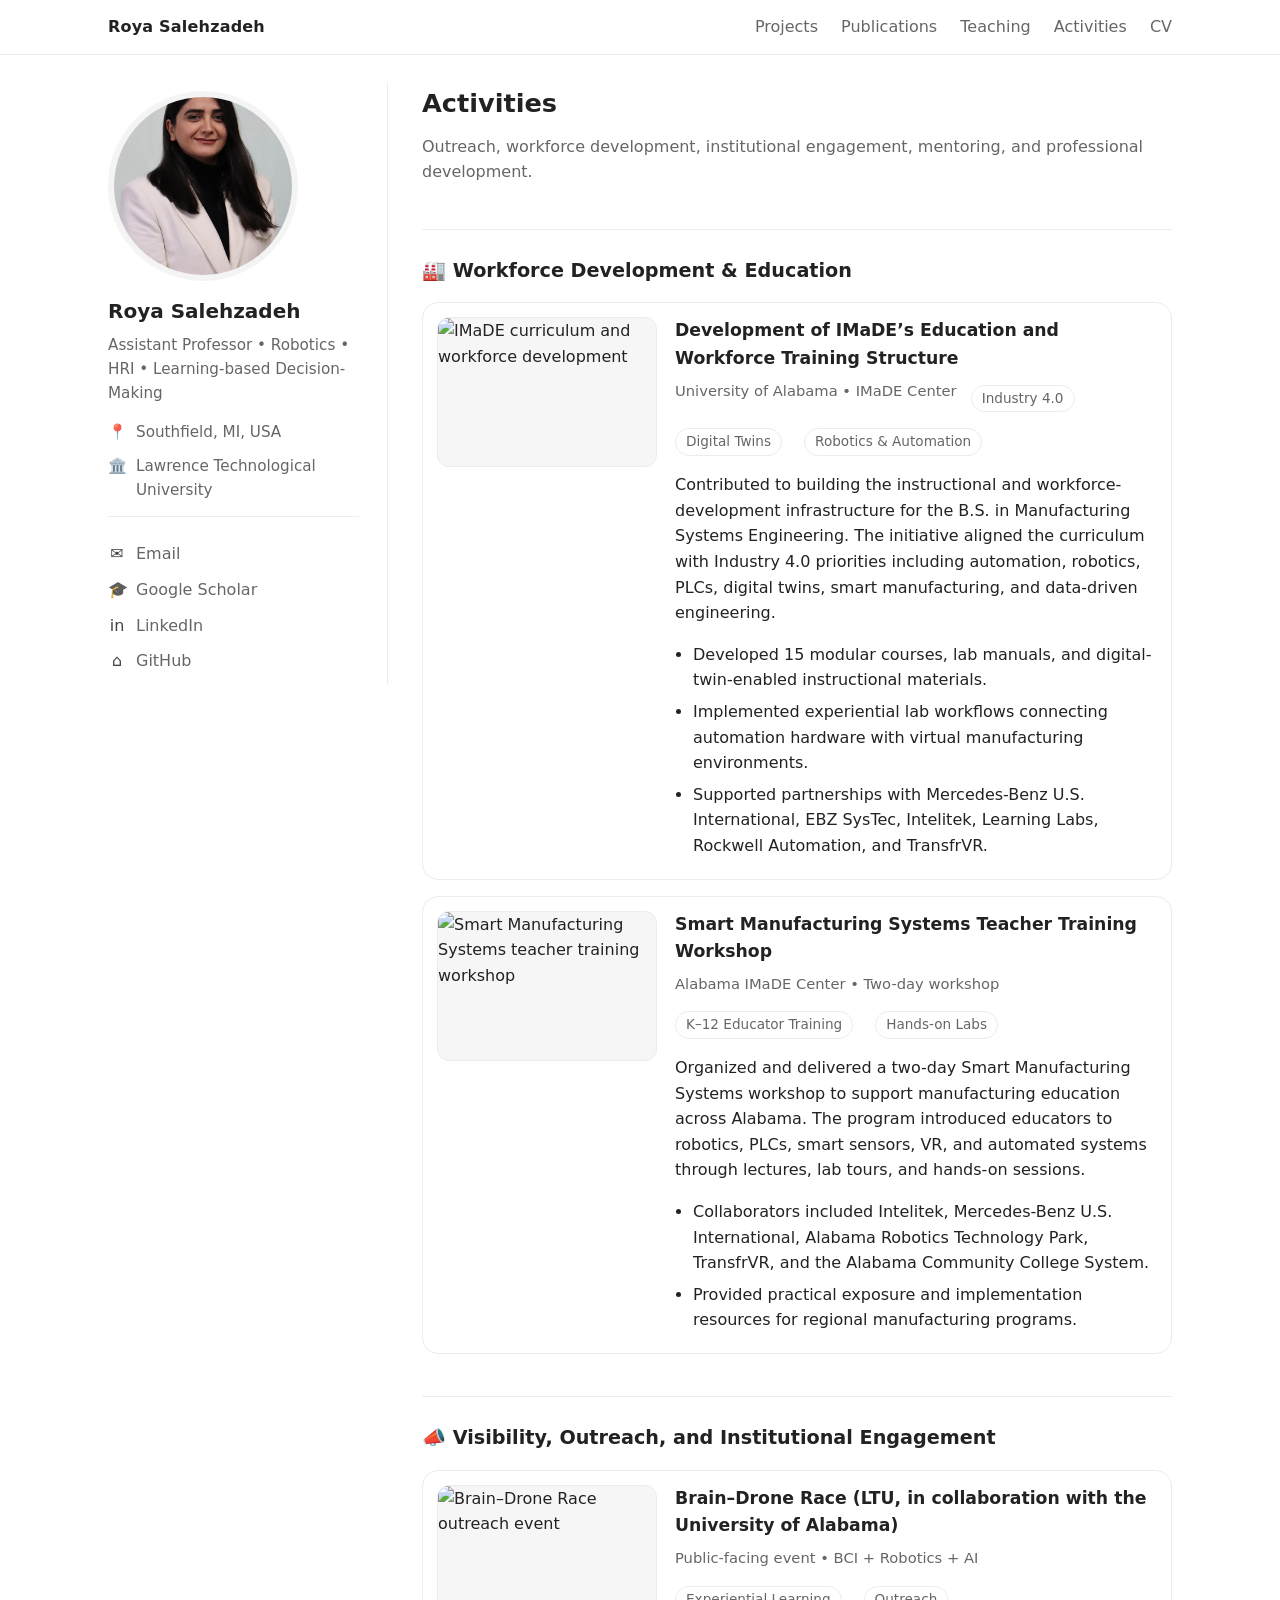
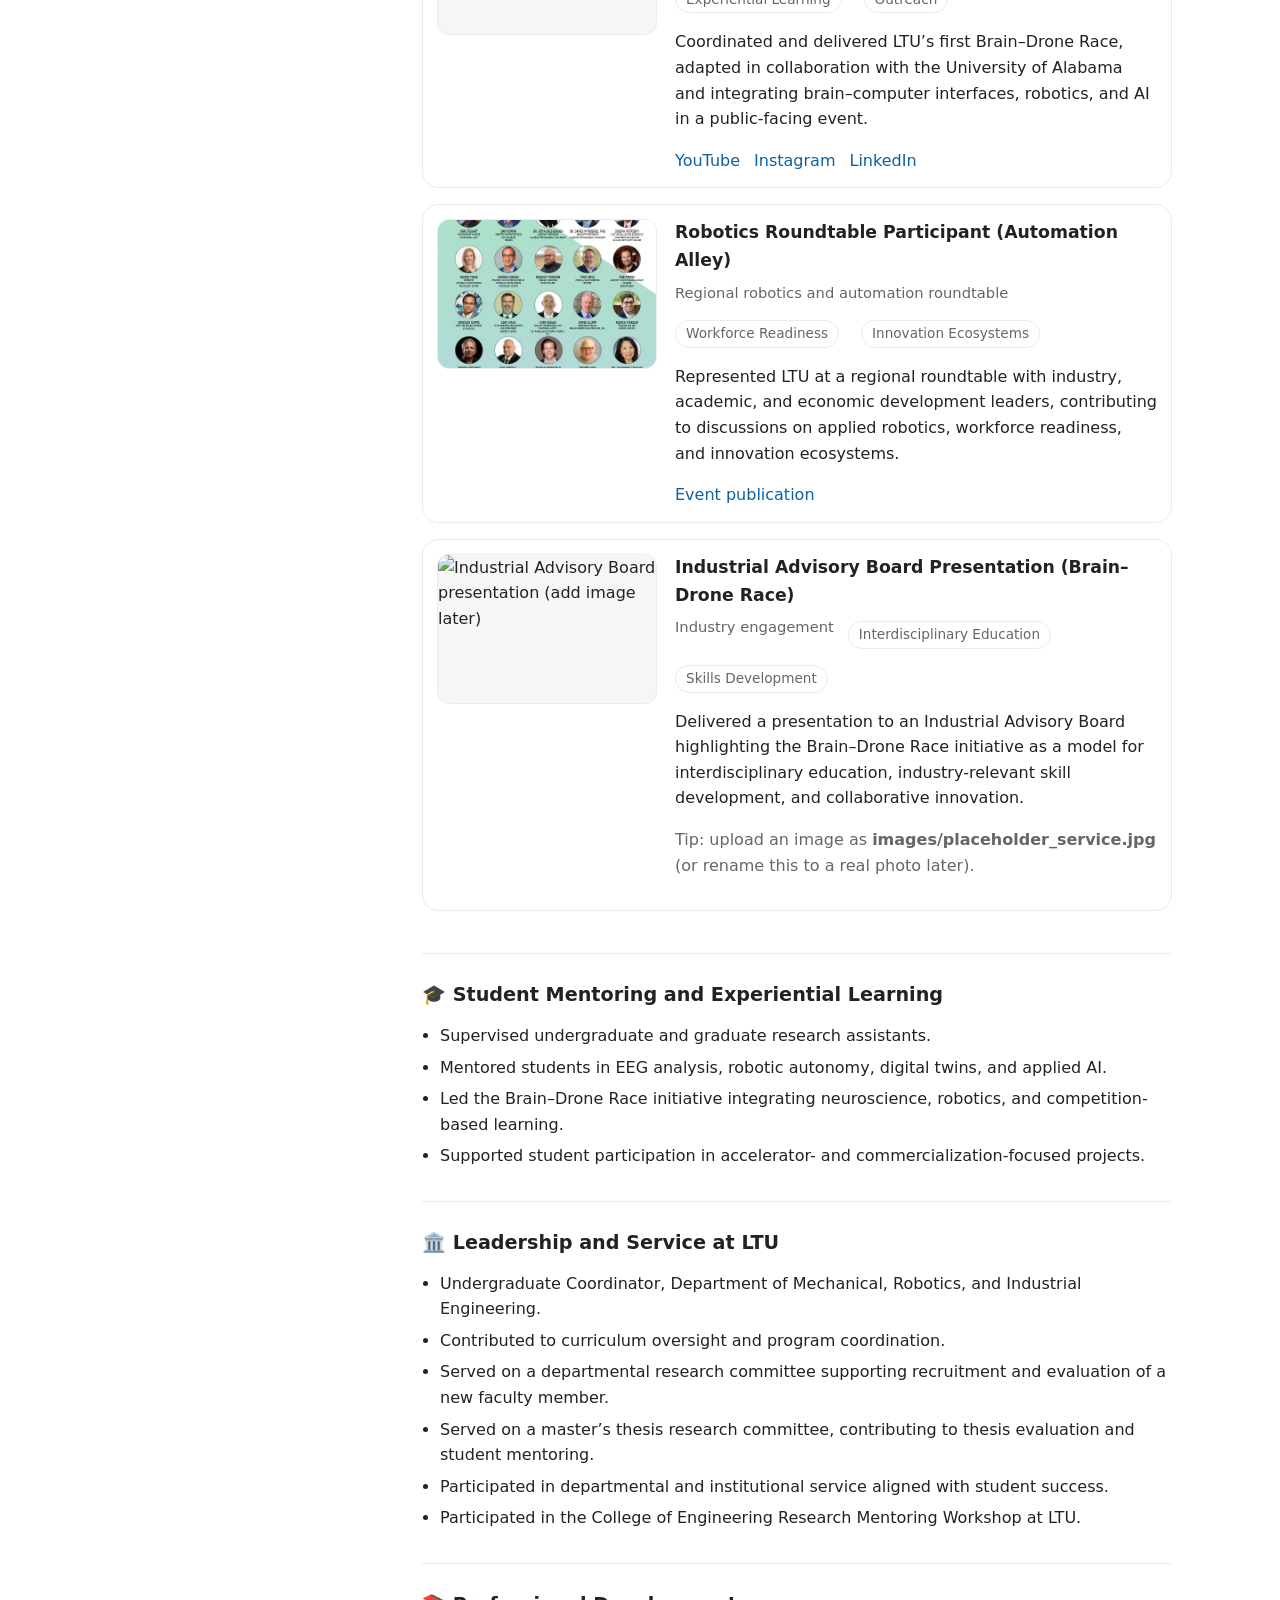
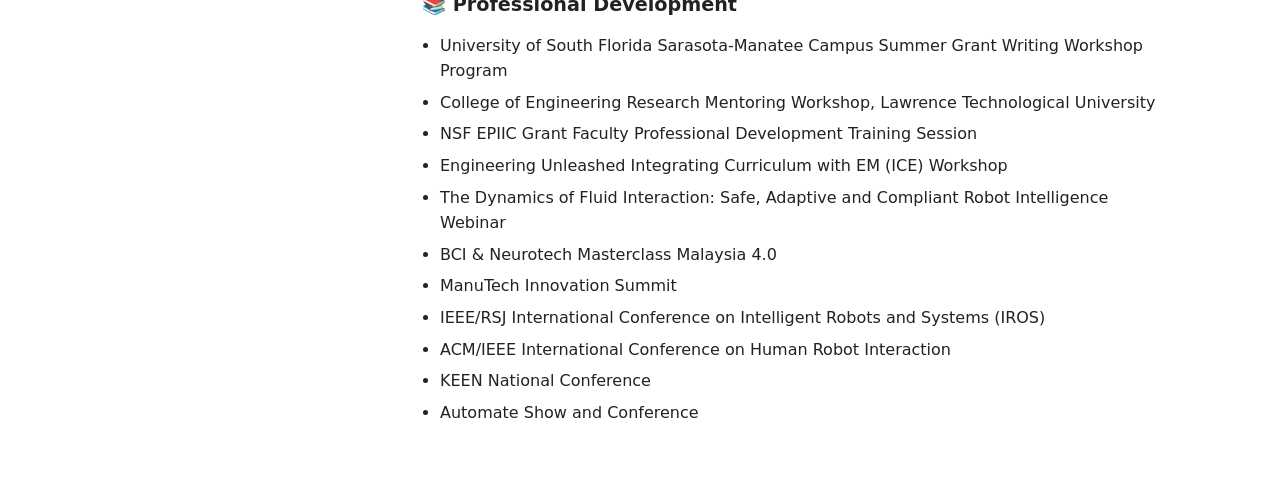
==== activities.html @ e70faacc "Update activities.html" ====
<!doctype html>
<html lang="en">
<head>
  <meta charset="utf-8" />
  <meta name="viewport" content="width=device-width,initial-scale=1" />
  <title>Activities | Roya Salehzadeh</title>

  <style>
    :root{
      --text:#222;
      --muted:#666;
      --link:#0b61a4;
      --line:#ececec;
      --bg:#ffffff;
      --card:#ffffff;
    }
    *{ box-sizing:border-box; }
    body{
      margin:0;
      background:var(--bg);
      color:var(--text);
      font-family: system-ui, -apple-system, Segoe UI, Roboto, Arial, sans-serif;
      line-height:1.6;
    }

    /* Header */
    header{
      border-bottom:1px solid var(--line);
      background:#fff;
      position:sticky;
      top:0;
      z-index:10;
    }
    .topbar{
      max-width:1100px;
      margin:0 auto;
      padding:14px 18px;
      display:flex;
      align-items:center;
      justify-content:space-between;
      gap:16px;
    }
    .brand{
      font-weight:650;
      letter-spacing:.2px;
      text-decoration:none;
      color:var(--text);
      white-space:nowrap;
    }
    nav a{
      color:var(--muted);
      text-decoration:none;
      margin-left:18px;
      font-weight:500;
    }
    nav a:hover{ color:var(--link); }
    a{ color:var(--link); text-decoration:none; }
    a:hover{ text-decoration:underline; }

    /* Layout */
    .wrap{
      max-width:1100px;
      margin:0 auto;
      padding:28px 18px 60px;
      display:grid;
      grid-template-columns: 280px 1fr;
      gap:34px;
      align-items:start;
    }

    /* Left profile */
    .profile{
      position:sticky;
      top:78px;
      border-right:1px solid var(--line);
      padding-right:28px;
    }
    .avatar{
      width:190px;
      height:190px;
      border-radius:50%;
      object-fit:cover;
      display:block;
      margin:8px 0 14px;
      border:6px solid #f4f4f4;
    }
    .name{
      font-size:1.25rem;
      font-weight:700;
      margin:0;
    }
    .title{
      margin:6px 0 14px;
      color:var(--muted);
      font-size:.95rem;
    }
    .meta{
      margin:14px 0 0;
      padding:0;
      list-style:none;
      color:var(--muted);
      font-size:.95rem;
    }
    .meta li{
      display:flex;
      gap:10px;
      align-items:flex-start;
      margin:10px 0;
    }
    .icon{
      width:18px;
      text-align:center;
      opacity:.85;
    }
    .links{
      margin-top:14px;
      padding-top:14px;
      border-top:1px solid var(--line);
    }
    .links a{
      display:flex;
      align-items:center;
      gap:10px;
      margin:10px 0;
      color:var(--text);
    }
    .links a span{ color:var(--muted); }
    .links a:hover span{ color:var(--link); }

    /* Right content */
    .content h2{
      font-size:1.6rem;
      margin:0 0 10px;
    }
    .subhead{
      color:var(--muted);
      margin:0 0 18px;
    }
    .section{
      padding:0 0 26px;
      border-bottom:1px solid var(--line);
      margin-bottom:26px;
    }
    .section h3{
      margin:0 0 12px;
      font-size:1.2rem;
      display:flex;
      align-items:center;
      gap:10px;
    }

    /* Modern cards */
    .card{
      display:grid;
      grid-template-columns: 220px 1fr;
      gap:18px;
      border:1px solid var(--line);
      border-radius:16px;
      padding:14px;
      background:var(--card);
      margin:16px 0;
    }
    .card img{
      width:100%;
      height:150px;
      object-fit:cover;
      border-radius:12px;
      border:1px solid var(--line);
      display:block;
      background:#f6f6f6;
    }
    .card h4{
      margin:0 0 6px 0;
      font-size:1.08rem;
    }
    .meta-row{
      display:flex;
      flex-wrap:wrap;
      gap:10px 14px;
      color:var(--muted);
      font-size:.92rem;
      margin:0 0 10px;
    }
    .pill{
      display:inline-block;
      padding:2px 10px;
      border:1px solid var(--line);
      border-radius:999px;
      font-size:.85rem;
      color:var(--muted);
      background:#fff;
      margin-right:8px;
      margin-top:6px;
    }
    .linksrow{
      margin-top:10px;
      display:flex;
      flex-wrap:wrap;
      gap:14px;
      font-weight:500;
    }
    .bullets{ margin:10px 0 0; padding-left:18px; }
    .bullets li{ margin:6px 0; }

    @media (max-width: 900px){
      .wrap{ grid-template-columns: 1fr; }
      .profile{
        position:relative;
        top:auto;
        border-right:none;
        padding-right:0;
        border-bottom:1px solid var(--line);
        padding-bottom:22px;
        margin-bottom:22px;
      }
      .avatar{ margin:0 auto 12px; }
      .card{ grid-template-columns: 1fr; }
      .card img{ height:190px; }
    }
  </style>
</head>

<body>
  <header>
    <div class="topbar">
      <a class="brand" href="index.html">Roya Salehzadeh</a>
      <nav>
        <a href="projects.html">Projects</a>
        <a href="publications.html">Publications</a>
        <a href="teaching.html">Teaching</a>
        <a href="activities.html">Activities</a>
        <a href="cv.html">CV</a>
      </nav>
    </div>
  </header>

  <main class="wrap">

    <!-- LEFT PROFILE -->
    <aside class="profile">
      <img class="avatar" src="images/Salehzadeh_headshot.jpg" alt="Roya Salehzadeh">

      <p class="name">Roya Salehzadeh</p>
      <p class="title">Assistant Professor • Robotics • HRI • Learning-based Decision-Making</p>

      <ul class="meta">
        <li><div class="icon">📍</div><div>Southfield, MI, USA</div></li>
        <li><div class="icon">🏛️</div><div>Lawrence Technological University</div></li>
      </ul>

      <div class="links">
        <a href="mailto:YOUR_EMAIL@ltu.edu"><div class="icon">✉️</div><span>Email</span></a>
        <a href="https://scholar.google.com/citations?user=mg-GJgMAAAAJ&hl=en" target="_blank" rel="noopener noreferrer">
          <div class="icon">🎓</div><span>Google Scholar</span>
        </a>
        <a href="https://www.linkedin.com/in/roya-salehzadeh/" target="_blank" rel="noopener noreferrer">
          <div class="icon">in</div><span>LinkedIn</span>
        </a>
        <a href="https://github.com/RoyaSalehzadeh" target="_blank" rel="noopener noreferrer">
          <div class="icon">⌂</div><span>GitHub</span>
        </a>
      </div>
    </aside>

    <!-- RIGHT CONTENT -->
    <section class="content">

      <div class="section">
        <h2>Activities</h2>
        <p class="subhead">Outreach, workforce development, institutional engagement, mentoring, and professional development.</p>
      </div>

      <!-- Workforce Development -->
      <div class="section">
        <h3>🏭 Workforce Development & Education</h3>

        <div class="card">
          <img src="images/imade_curriculum.jpg" alt="IMaDE curriculum and workforce development">
          <div>
            <h4>Development of IMaDE’s Education and Workforce Training Structure</h4>
            <div class="meta-row">
              <span>University of Alabama • IMaDE Center</span>
              <span class="pill">Industry 4.0</span>
              <span class="pill">Digital Twins</span>
              <span class="pill">Robotics & Automation</span>
            </div>
            <p>
              Contributed to building the instructional and workforce-development infrastructure for the B.S. in Manufacturing Systems Engineering.
              The initiative aligned the curriculum with Industry 4.0 priorities including automation, robotics, PLCs, digital twins, smart manufacturing, and data-driven engineering.
            </p>
            <ul class="bullets">
              <li>Developed 15 modular courses, lab manuals, and digital-twin-enabled instructional materials.</li>
              <li>Implemented experiential lab workflows connecting automation hardware with virtual manufacturing environments.</li>
              <li>Supported partnerships with Mercedes-Benz U.S. International, EBZ SysTec, Intelitek, Learning Labs, Rockwell Automation, and TransfrVR.</li>
            </ul>
          </div>
        </div>

        <div class="card">
          <img src="images/smart_manufacturing_workshop.jpg" alt="Smart Manufacturing Systems teacher training workshop">
          <div>
            <h4>Smart Manufacturing Systems Teacher Training Workshop</h4>
            <div class="meta-row">
              <span>Alabama IMaDE Center • Two-day workshop</span>
              <span class="pill">K–12 Educator Training</span>
              <span class="pill">Hands-on Labs</span>
            </div>
            <p>
              Organized and delivered a two-day Smart Manufacturing Systems workshop to support manufacturing education across Alabama.
              The program introduced educators to robotics, PLCs, smart sensors, VR, and automated systems through lectures, lab tours, and hands-on sessions.
            </p>
            <ul class="bullets">
              <li>Collaborators included Intelitek, Mercedes-Benz U.S. International, Alabama Robotics Technology Park, TransfrVR, and the Alabama Community College System.</li>
              <li>Provided practical exposure and implementation resources for regional manufacturing programs.</li>
            </ul>
          </div>
        </div>
      </div>

      <!-- Visibility / Outreach -->
      <div class="section">
        <h3>📣 Visibility, Outreach, and Institutional Engagement</h3>

        <div class="card">
          <img src="images/brain_drone_race.jpg" alt="Brain–Drone Race outreach event">
          <div>
            <h4>Brain–Drone Race (LTU, in collaboration with the University of Alabama)</h4>
            <div class="meta-row">
              <span>Public-facing event • BCI + Robotics + AI</span>
              <span class="pill">Experiential Learning</span>
              <span class="pill">Outreach</span>
            </div>
            <p>
              Coordinated and delivered LTU’s first Brain–Drone Race, adapted in collaboration with the University of Alabama and integrating brain–computer interfaces, robotics, and AI in a public-facing event.
            </p>
            <div class="linksrow">
              <a href="https://www.youtube.com/shorts/QmNzUkDNoDc" target="_blank" rel="noopener noreferrer">YouTube</a>
              <a href="https://www.instagram.com/reel/C56VrKnPfZl/?hl=en" target="_blank" rel="noopener noreferrer">Instagram</a>
              <a href="https://www.linkedin.com/feed/update/urn:li:activity:7186809633024450560/" target="_blank" rel="noopener noreferrer">LinkedIn</a>
            </div>
          </div>
        </div>

        <div class="card">
          <img src="images/automation Alley.jpg" alt="Automation Alley robotics roundtable">
          <div>
            <h4>Robotics Roundtable Participant (Automation Alley)</h4>
            <div class="meta-row">
              <span>Regional robotics and automation roundtable</span>
              <span class="pill">Workforce Readiness</span>
              <span class="pill">Innovation Ecosystems</span>
            </div>
            <p>
              Represented LTU at a regional roundtable with industry, academic, and economic development leaders, contributing to discussions on applied robotics, workforce readiness, and innovation ecosystems.
            </p>
            <div class="linksrow">
              <a href="https://issuu.com/automationalley/docs/2024_0814_robotics_integr8pb" target="_blank" rel="noopener noreferrer">Event publication</a>
            </div>
          </div>
        </div>

        <div class="card">
          <img src="images/placeholder_service.jpg" alt="Industrial Advisory Board presentation (add image later)">
          <div>
            <h4>Industrial Advisory Board Presentation (Brain–Drone Race)</h4>
            <div class="meta-row">
              <span>Industry engagement</span>
              <span class="pill">Interdisciplinary Education</span>
              <span class="pill">Skills Development</span>
            </div>
            <p>
              Delivered a presentation to an Industrial Advisory Board highlighting the Brain–Drone Race initiative as a model for interdisciplinary education, industry-relevant skill development, and collaborative innovation.
            </p>
            <p class="subhead">Tip: upload an image as <b>images/placeholder_service.jpg</b> (or rename this to a real photo later).</p>
          </div>
        </div>
      </div>

      <!-- Mentoring -->
      <div class="section">
        <h3>🎓 Student Mentoring and Experiential Learning</h3>
        <ul class="bullets">
          <li>Supervised undergraduate and graduate research assistants.</li>
          <li>Mentored students in EEG analysis, robotic autonomy, digital twins, and applied AI.</li>
          <li>Led the Brain–Drone Race initiative integrating neuroscience, robotics, and competition-based learning.</li>
          <li>Supported student participation in accelerator- and commercialization-focused projects.</li>
        </ul>
      </div>

      <!-- Leadership & Service -->
      <div class="section">
        <h3>🏛️ Leadership and Service at LTU</h3>
        <ul class="bullets">
          <li>Undergraduate Coordinator, Department of Mechanical, Robotics, and Industrial Engineering.</li>
          <li>Contributed to curriculum oversight and program coordination.</li>
          <li>Served on a departmental research committee supporting recruitment and evaluation of a new faculty member.</li>
          <li>Served on a master’s thesis research committee, contributing to thesis evaluation and student mentoring.</li>
          <li>Participated in departmental and institutional service aligned with student success.</li>
          <li>Participated in the College of Engineering Research Mentoring Workshop at LTU.</li>
        </ul>
      </div>

      <!-- Professional Development -->
      <div class="section" style="border-bottom:none; margin-bottom:0; padding-bottom:0;">
        <h3>📚 Professional Development</h3>
        <ul class="bullets">
          <li>University of South Florida Sarasota-Manatee Campus Summer Grant Writing Workshop Program</li>
          <li>College of Engineering Research Mentoring Workshop, Lawrence Technological University</li>
          <li>NSF EPIIC Grant Faculty Professional Development Training Session</li>
          <li>Engineering Unleashed Integrating Curriculum with EM (ICE) Workshop</li>
          <li>The Dynamics of Fluid Interaction: Safe, Adaptive and Compliant Robot Intelligence Webinar</li>
          <li>BCI & Neurotech Masterclass Malaysia 4.0</li>
          <li>ManuTech Innovation Summit</li>
          <li>IEEE/RSJ International Conference on Intelligent Robots and Systems (IROS)</li>
          <li>ACM/IEEE International Conference on Human Robot Interaction</li>
          <li>KEEN National Conference</li>
          <li>Automate Show and Conference</li>
        </ul>
      </div>

    </section>
  </main>
</body>
</html>
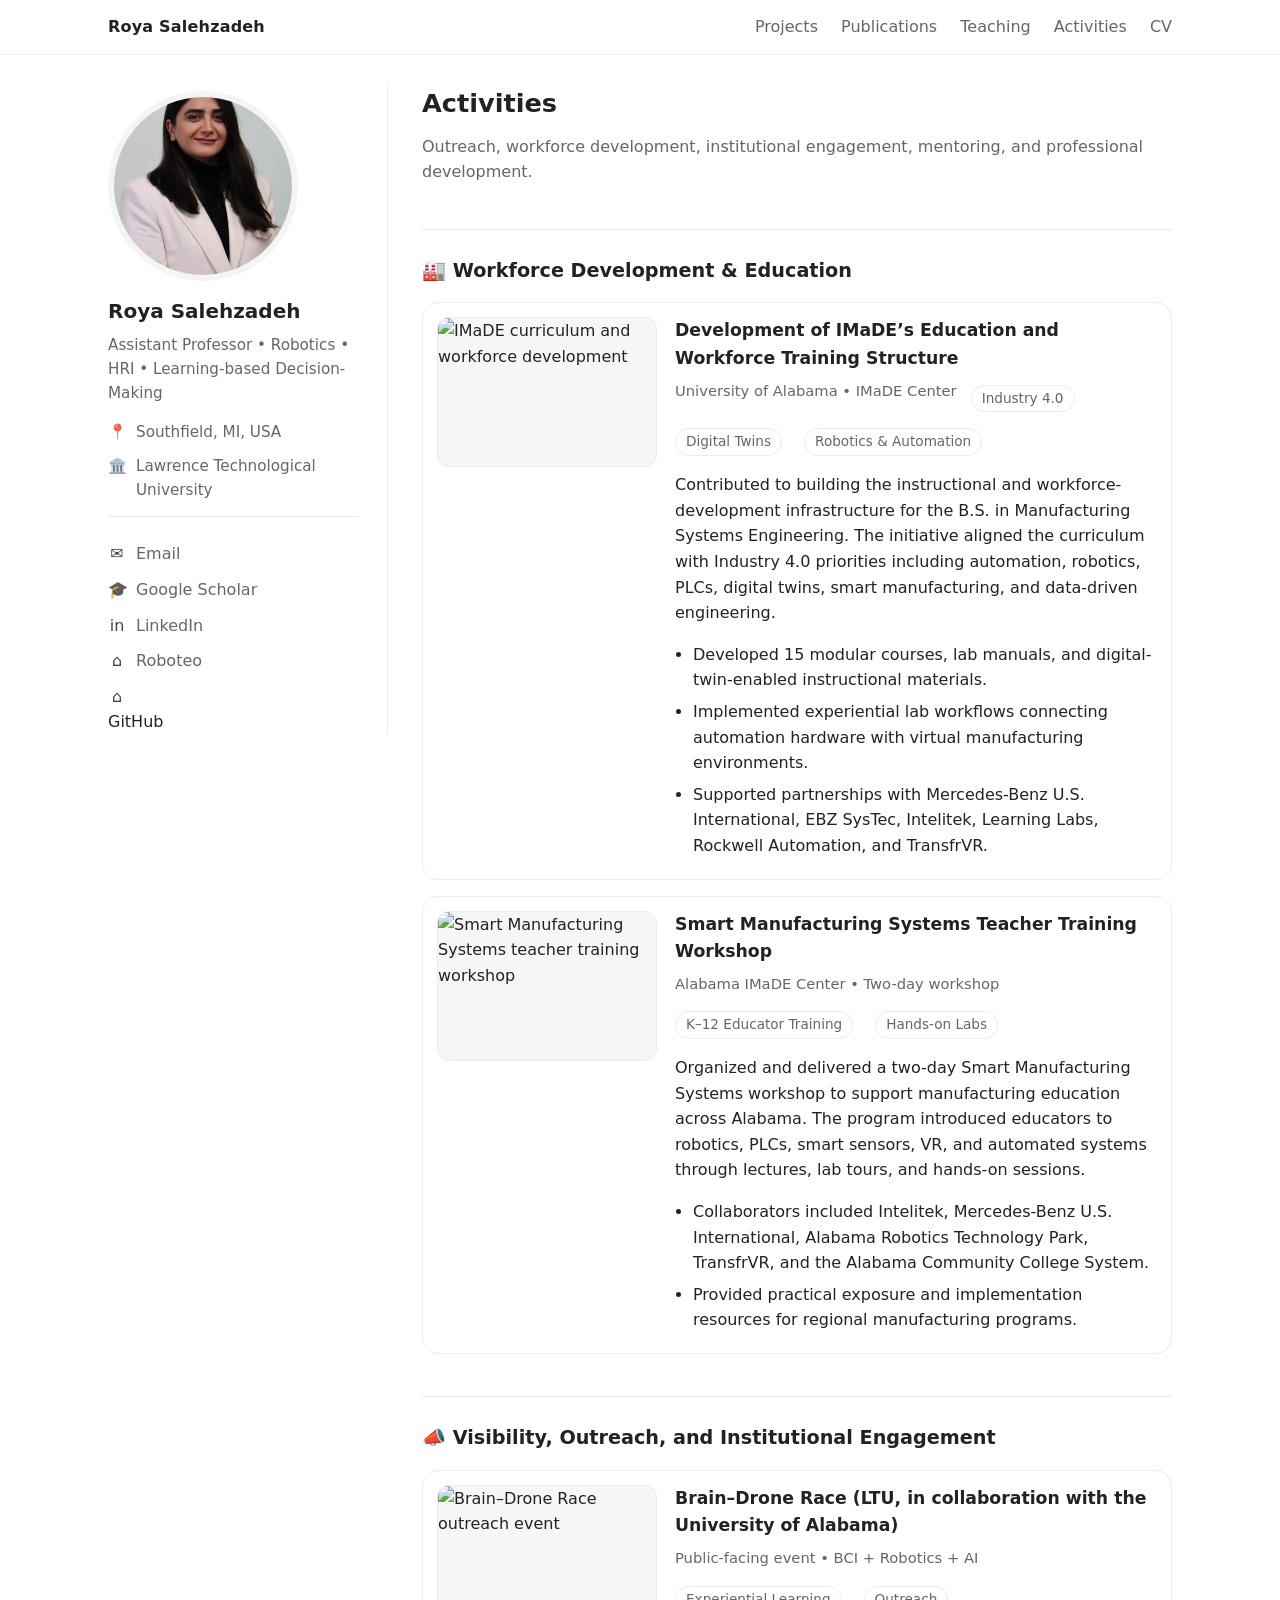
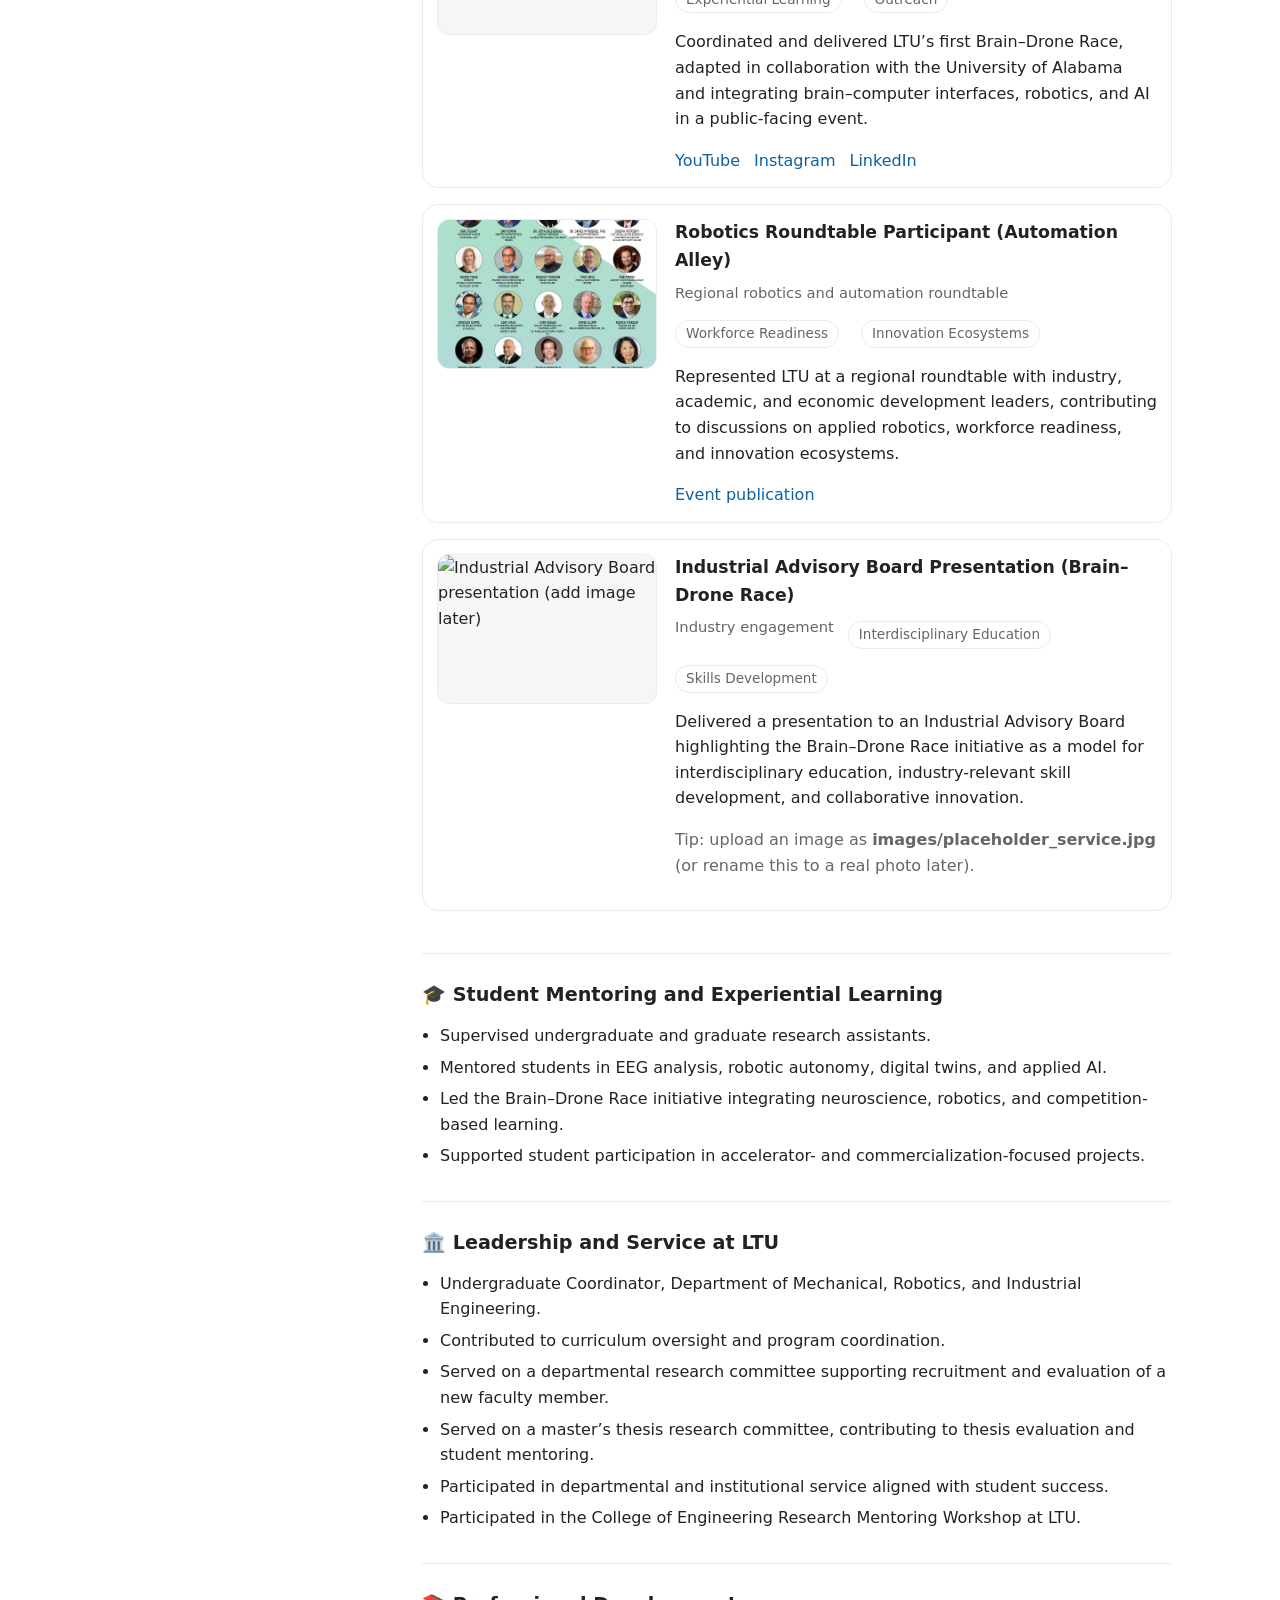
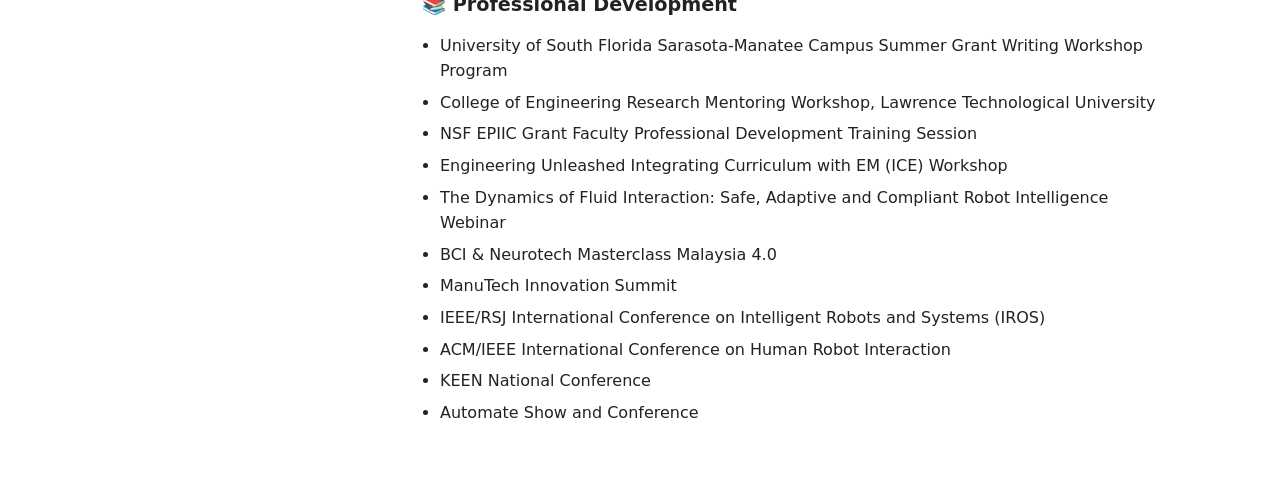
==== commit 09f92462: "Update activities.html" ====
--- a/activities.html
+++ b/activities.html
@@ -256,7 +256,7 @@
         <a href="https://www.linkedin.com/in/roya-salehzadeh/" target="_blank" rel="noopener noreferrer">
           <div class="icon">in</div><span>LinkedIn</span>
         </a>
-        <a href="https://github.com/RoyaSalehzadeh" target="_blank" rel="noopener noreferrer">
+        <a href="https://roboteo.ai/" target="_blank" rel="noopener noreferrer"><div class="icon">⌂</div><span>Roboteo</span></a>
           <div class="icon">⌂</div><span>GitHub</span>
         </a>
       </div>
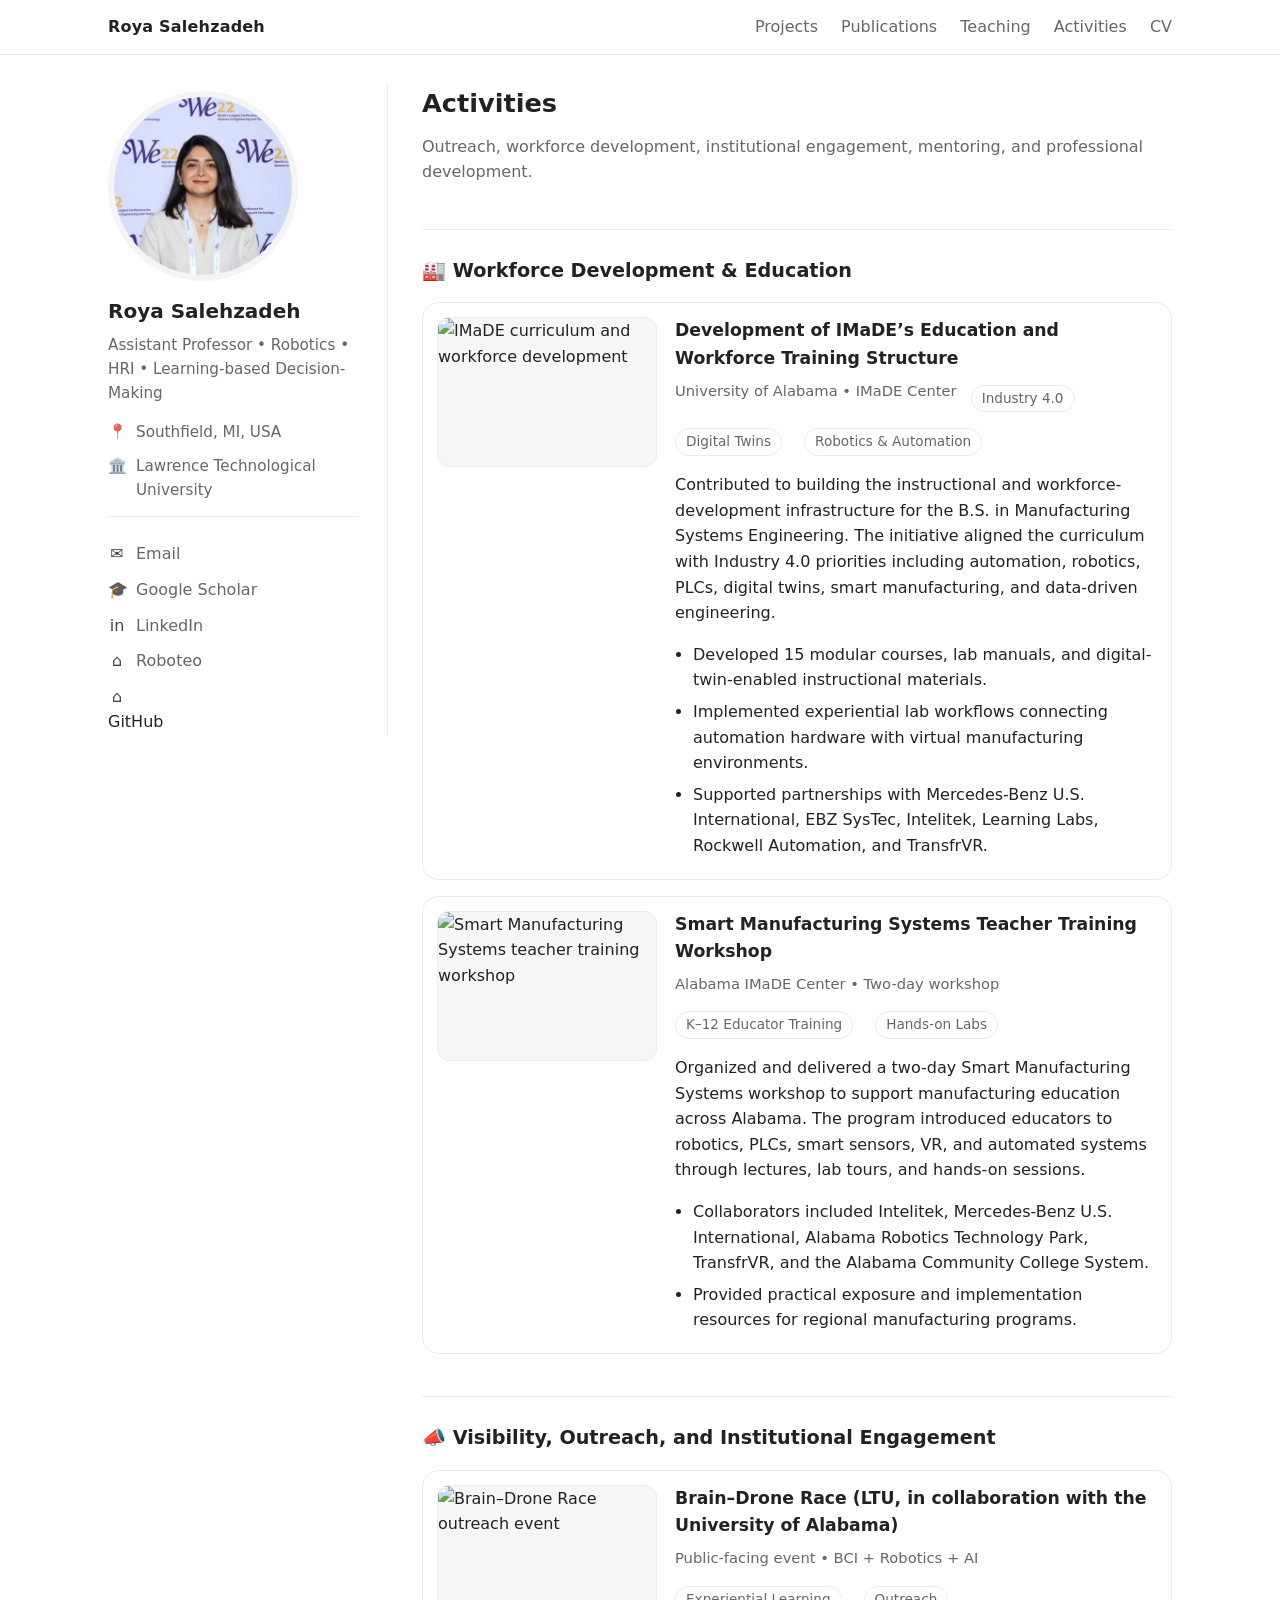
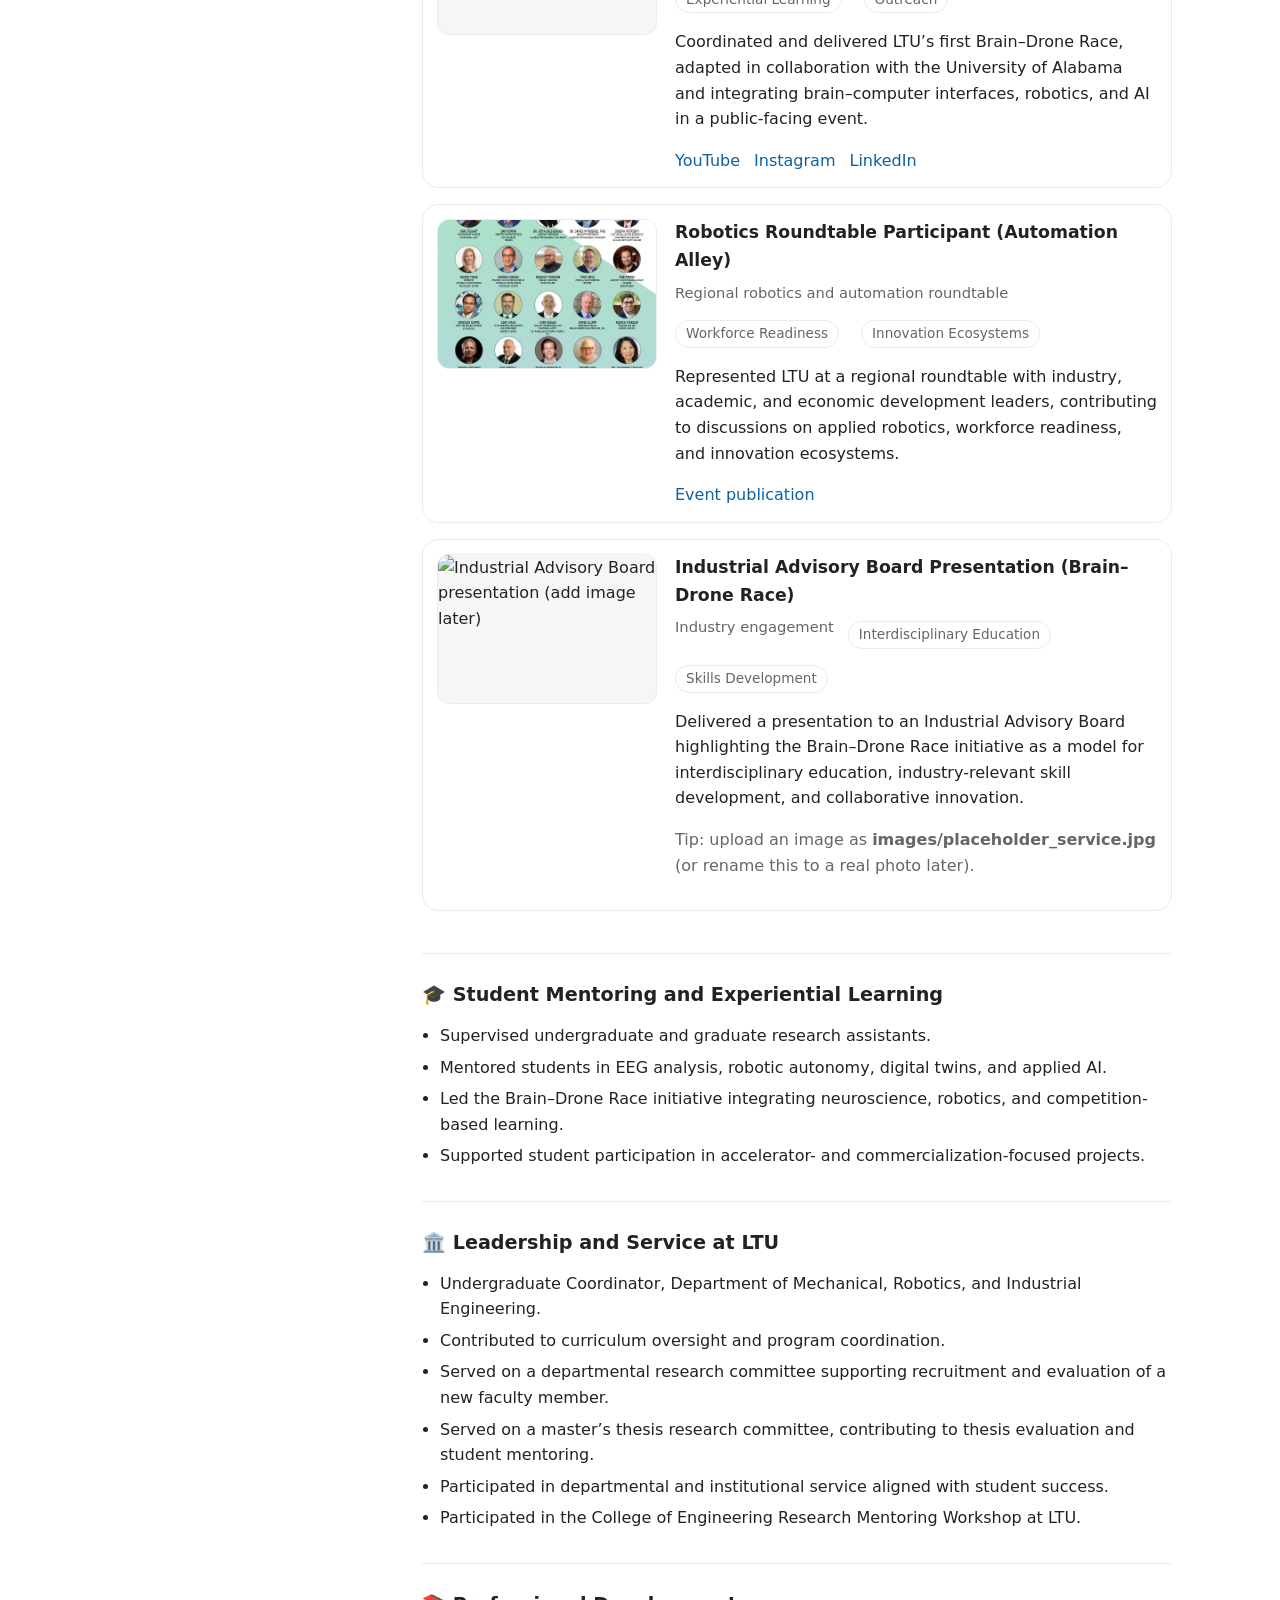
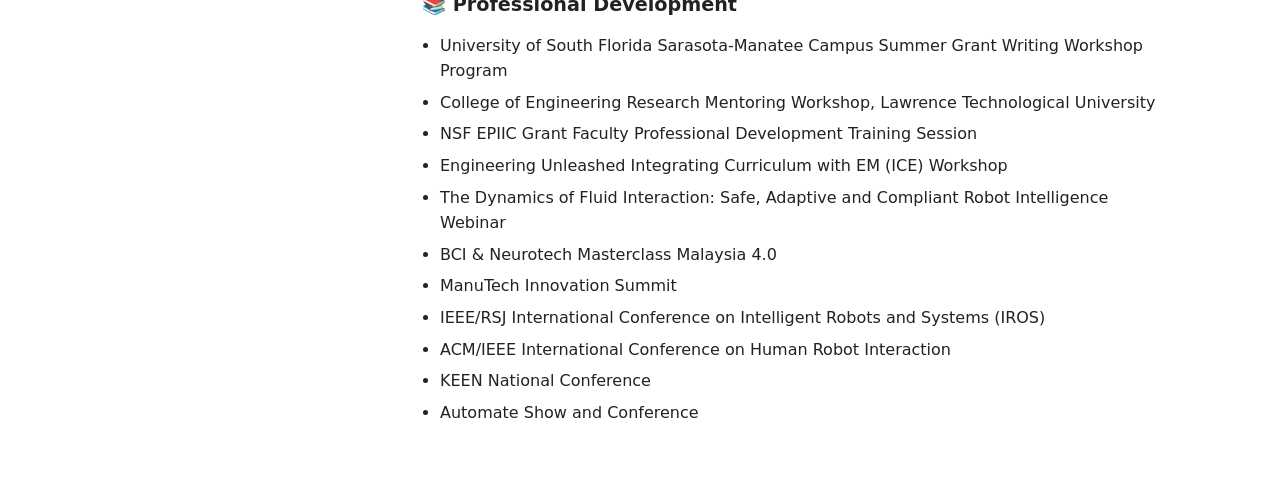
==== commit 2f73accd: "Update activities.html" ====
--- a/activities.html
+++ b/activities.html
@@ -238,7 +238,7 @@
 
     <!-- LEFT PROFILE -->
     <aside class="profile">
-      <img class="avatar" src="images/Salehzadeh_headshot.jpg" alt="Roya Salehzadeh">
+      <img class="avatar" src="images/roya.jpg" alt="Roya Salehzadeh">
 
       <p class="name">Roya Salehzadeh</p>
       <p class="title">Assistant Professor • Robotics • HRI • Learning-based Decision-Making</p>
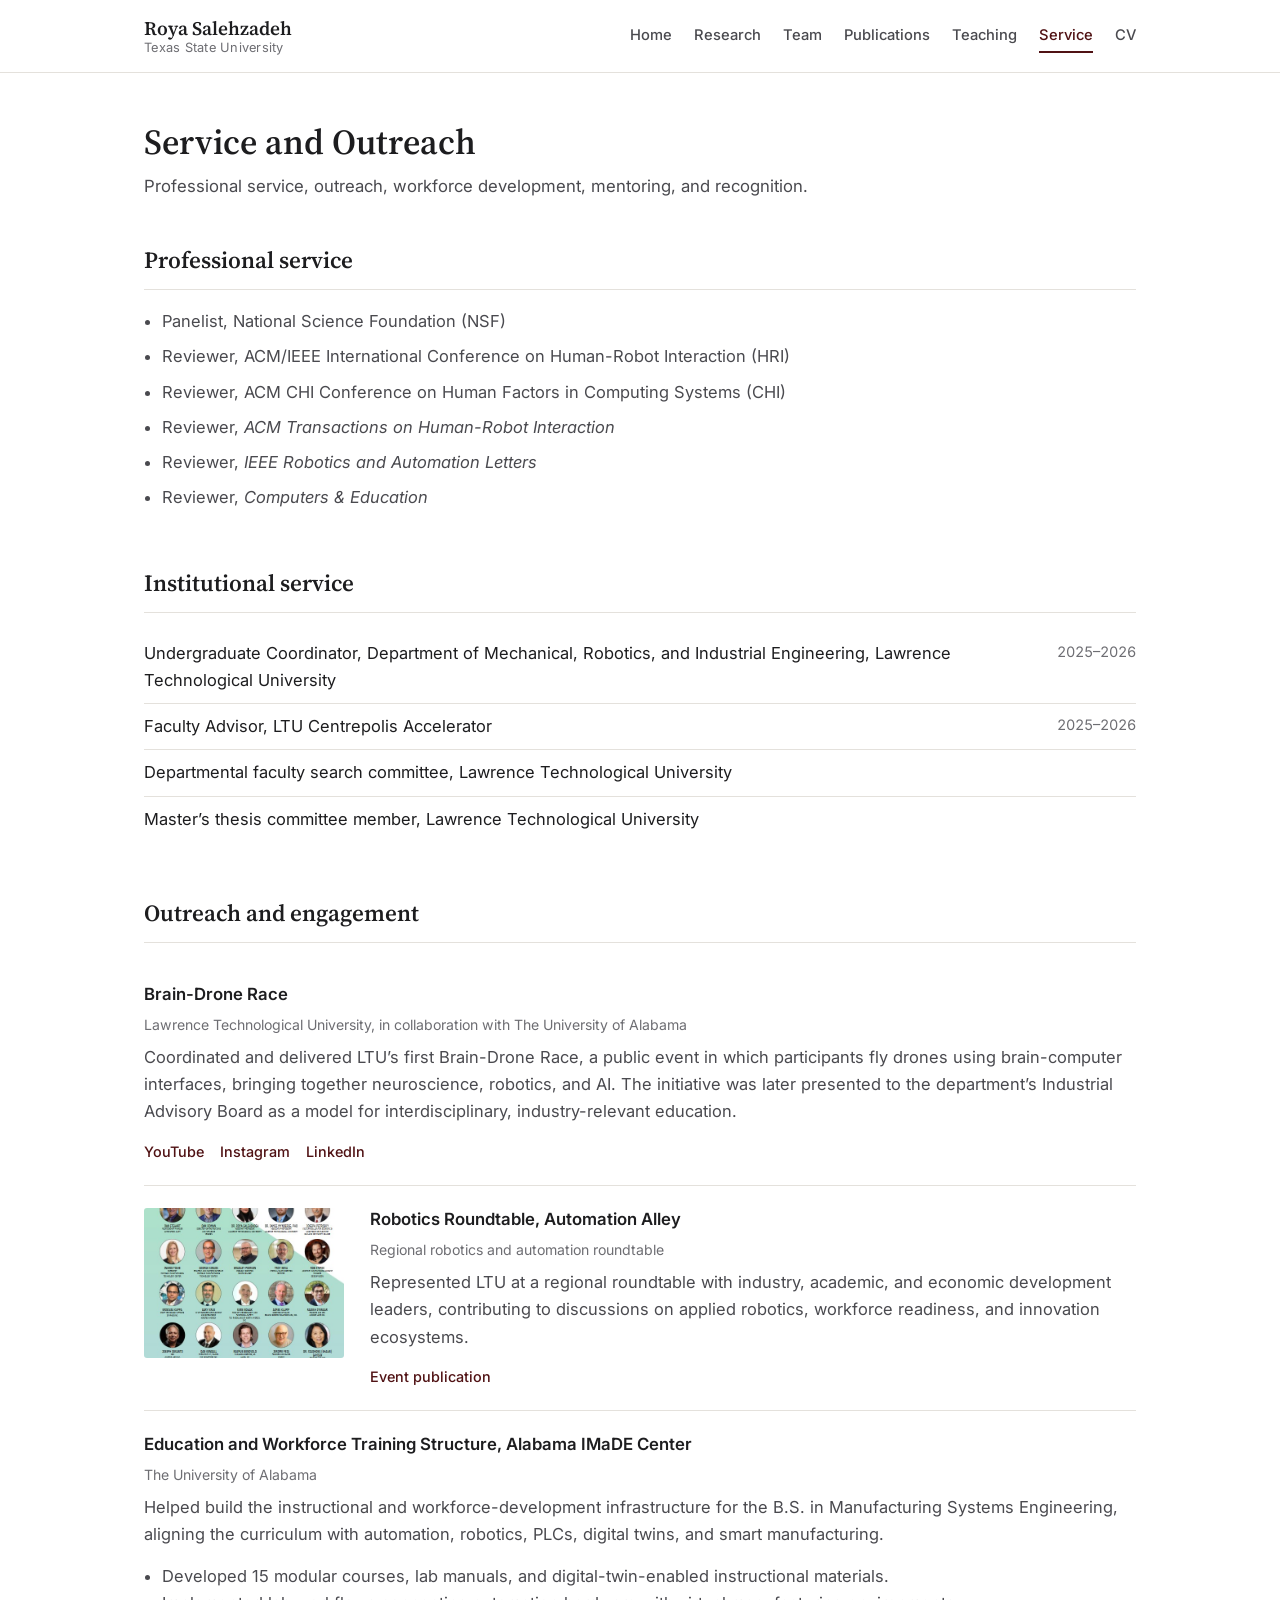
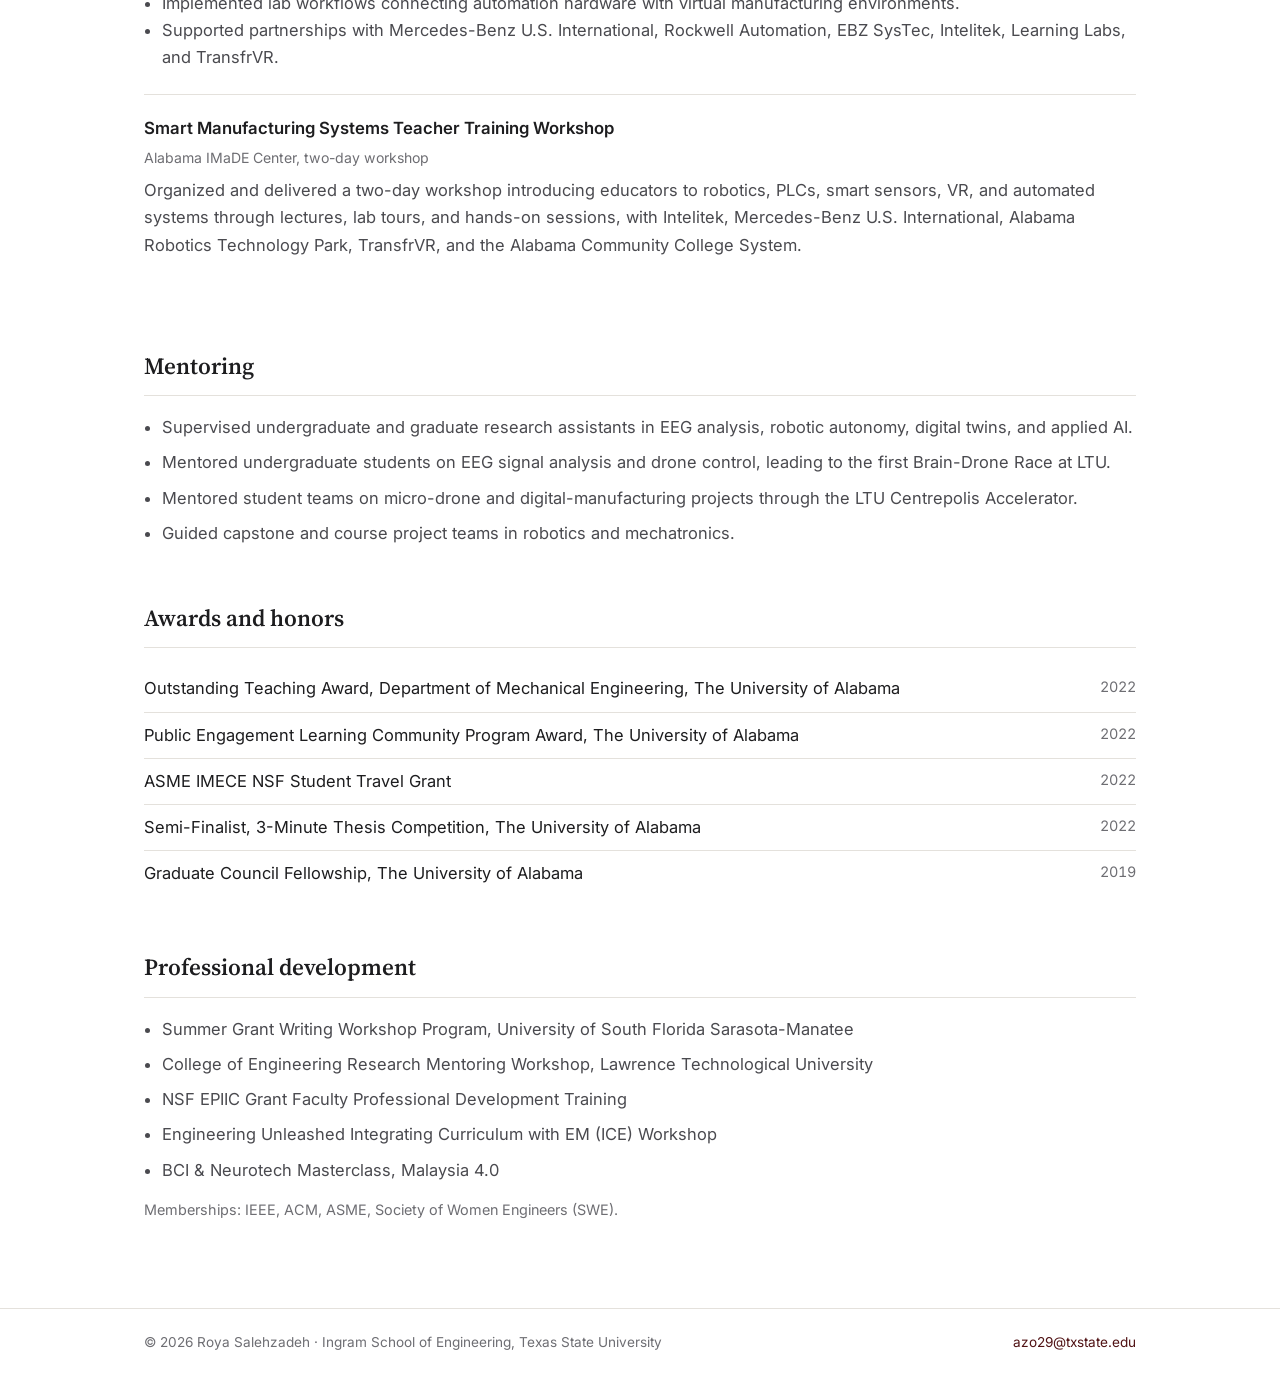
==== commit a151b726: "Redesign site and update for Texas State - Shared stylesheet with cleaner, professional layout - Upd" ====
--- a/activities.html
+++ b/activities.html
@@ -1,424 +1,161 @@
 <!doctype html>
 <html lang="en">
 <head>
-  <meta charset="utf-8" />
-  <meta name="viewport" content="width=device-width,initial-scale=1" />
-  <title>Activities | Roya Salehzadeh</title>
-
-  <style>
-    :root{
-      --text:#222;
-      --muted:#666;
-      --link:#0b61a4;
-      --line:#ececec;
-      --bg:#ffffff;
-      --card:#ffffff;
-    }
-    *{ box-sizing:border-box; }
-    body{
-      margin:0;
-      background:var(--bg);
-      color:var(--text);
-      font-family: system-ui, -apple-system, Segoe UI, Roboto, Arial, sans-serif;
-      line-height:1.6;
-    }
-
-    /* Header */
-    header{
-      border-bottom:1px solid var(--line);
-      background:#fff;
-      position:sticky;
-      top:0;
-      z-index:10;
-    }
-    .topbar{
-      max-width:1100px;
-      margin:0 auto;
-      padding:14px 18px;
-      display:flex;
-      align-items:center;
-      justify-content:space-between;
-      gap:16px;
-    }
-    .brand{
-      font-weight:650;
-      letter-spacing:.2px;
-      text-decoration:none;
-      color:var(--text);
-      white-space:nowrap;
-    }
-    nav a{
-      color:var(--muted);
-      text-decoration:none;
-      margin-left:18px;
-      font-weight:500;
-    }
-    nav a:hover{ color:var(--link); }
-    a{ color:var(--link); text-decoration:none; }
-    a:hover{ text-decoration:underline; }
-
-    /* Layout */
-    .wrap{
-      max-width:1100px;
-      margin:0 auto;
-      padding:28px 18px 60px;
-      display:grid;
-      grid-template-columns: 280px 1fr;
-      gap:34px;
-      align-items:start;
-    }
-
-    /* Left profile */
-    .profile{
-      position:sticky;
-      top:78px;
-      border-right:1px solid var(--line);
-      padding-right:28px;
-    }
-    .avatar{
-      width:190px;
-      height:190px;
-      border-radius:50%;
-      object-fit:cover;
-      display:block;
-      margin:8px 0 14px;
-      border:6px solid #f4f4f4;
-    }
-    .name{
-      font-size:1.25rem;
-      font-weight:700;
-      margin:0;
-    }
-    .title{
-      margin:6px 0 14px;
-      color:var(--muted);
-      font-size:.95rem;
-    }
-    .meta{
-      margin:14px 0 0;
-      padding:0;
-      list-style:none;
-      color:var(--muted);
-      font-size:.95rem;
-    }
-    .meta li{
-      display:flex;
-      gap:10px;
-      align-items:flex-start;
-      margin:10px 0;
-    }
-    .icon{
-      width:18px;
-      text-align:center;
-      opacity:.85;
-    }
-    .links{
-      margin-top:14px;
-      padding-top:14px;
-      border-top:1px solid var(--line);
-    }
-    .links a{
-      display:flex;
-      align-items:center;
-      gap:10px;
-      margin:10px 0;
-      color:var(--text);
-    }
-    .links a span{ color:var(--muted); }
-    .links a:hover span{ color:var(--link); }
-
-    /* Right content */
-    .content h2{
-      font-size:1.6rem;
-      margin:0 0 10px;
-    }
-    .subhead{
-      color:var(--muted);
-      margin:0 0 18px;
-    }
-    .section{
-      padding:0 0 26px;
-      border-bottom:1px solid var(--line);
-      margin-bottom:26px;
-    }
-    .section h3{
-      margin:0 0 12px;
-      font-size:1.2rem;
-      display:flex;
-      align-items:center;
-      gap:10px;
-    }
-
-    /* Modern cards */
-    .card{
-      display:grid;
-      grid-template-columns: 220px 1fr;
-      gap:18px;
-      border:1px solid var(--line);
-      border-radius:16px;
-      padding:14px;
-      background:var(--card);
-      margin:16px 0;
-    }
-    .card img{
-      width:100%;
-      height:150px;
-      object-fit:cover;
-      border-radius:12px;
-      border:1px solid var(--line);
-      display:block;
-      background:#f6f6f6;
-    }
-    .card h4{
-      margin:0 0 6px 0;
-      font-size:1.08rem;
-    }
-    .meta-row{
-      display:flex;
-      flex-wrap:wrap;
-      gap:10px 14px;
-      color:var(--muted);
-      font-size:.92rem;
-      margin:0 0 10px;
-    }
-    .pill{
-      display:inline-block;
-      padding:2px 10px;
-      border:1px solid var(--line);
-      border-radius:999px;
-      font-size:.85rem;
-      color:var(--muted);
-      background:#fff;
-      margin-right:8px;
-      margin-top:6px;
-    }
-    .linksrow{
-      margin-top:10px;
-      display:flex;
-      flex-wrap:wrap;
-      gap:14px;
-      font-weight:500;
-    }
-    .bullets{ margin:10px 0 0; padding-left:18px; }
-    .bullets li{ margin:6px 0; }
-
-    @media (max-width: 900px){
-      .wrap{ grid-template-columns: 1fr; }
-      .profile{
-        position:relative;
-        top:auto;
-        border-right:none;
-        padding-right:0;
-        border-bottom:1px solid var(--line);
-        padding-bottom:22px;
-        margin-bottom:22px;
-      }
-      .avatar{ margin:0 auto 12px; }
-      .card{ grid-template-columns: 1fr; }
-      .card img{ height:190px; }
-    }
-  </style>
+  <meta charset="utf-8">
+  <meta name="viewport" content="width=device-width, initial-scale=1">
+  <title>Service and Outreach | Roya Salehzadeh</title>
+  <meta name="description" content="Professional service, outreach, and mentoring.">
+  <link rel="preconnect" href="https://fonts.googleapis.com">
+  <link rel="preconnect" href="https://fonts.gstatic.com" crossorigin>
+  <link href="https://fonts.googleapis.com/css2?family=Inter:wght@400;500;600&family=Source+Serif+4:opsz,wght@8..60,600&display=swap" rel="stylesheet">
+  <link rel="stylesheet" href="style.css">
 </head>
-
 <body>
-  <header>
-    <div class="topbar">
-      <a class="brand" href="index.html">Roya Salehzadeh</a>
-      <nav>
-        <a href="projects.html">Projects</a>
+  <header class="site-header">
+    <div class="bar">
+      <a class="brand" href="index.html"><strong>Roya Salehzadeh</strong><span>Texas State University</span></a>
+      <nav class="nav" aria-label="Main">
+        <a href="index.html">Home</a>
+        <a href="projects.html">Research</a>
+        <a href="team.html">Team</a>
         <a href="publications.html">Publications</a>
         <a href="teaching.html">Teaching</a>
-        <a href="activities.html">Activities</a>
+        <a href="activities.html" aria-current="page">Service</a>
         <a href="cv.html">CV</a>
       </nav>
     </div>
   </header>
 
-  <main class="wrap">
+  <main>
+    <h1 class="page-title">Service and Outreach</h1>
+    <p class="lede">Professional service, outreach, workforce development, mentoring, and recognition.</p>
 
-    <!-- LEFT PROFILE -->
-    <aside class="profile">
-      <img class="avatar" src="images/roya.jpg" alt="Roya Salehzadeh">
+    <section>
+      <h2>Professional service</h2>
+      <ul class="plain">
+        <li>Panelist, National Science Foundation (NSF)</li>
+        <li>Reviewer, ACM/IEEE International Conference on Human-Robot Interaction (HRI)</li>
+        <li>Reviewer, ACM CHI Conference on Human Factors in Computing Systems (CHI)</li>
+        <li>Reviewer, <i>ACM Transactions on Human-Robot Interaction</i></li>
+        <li>Reviewer, <i>IEEE Robotics and Automation Letters</i></li>
+        <li>Reviewer, <i>Computers &amp; Education</i></li>
+      </ul>
+    </section>
 
-      <p class="name">Roya Salehzadeh</p>
-      <p class="title">Assistant Professor • Robotics • HRI • Learning-based Decision-Making</p>
+    <section>
+      <h2>Institutional service</h2>
+      <ul class="dated">
+        <li><span>Undergraduate Coordinator, Department of Mechanical, Robotics, and Industrial Engineering, Lawrence Technological University</span><span class="when">2025&ndash;2026</span></li>
+        <li><span>Faculty Advisor, LTU Centrepolis Accelerator</span><span class="when">2025&ndash;2026</span></li>
+        <li><span>Departmental faculty search committee, Lawrence Technological University</span><span class="when"></span></li>
+        <li><span>Master&rsquo;s thesis committee member, Lawrence Technological University</span><span class="when"></span></li>
+      </ul>
+    </section>
 
-      <ul class="meta">
-        <li><div class="icon">📍</div><div>Southfield, MI, USA</div></li>
-        <li><div class="icon">🏛️</div><div>Lawrence Technological University</div></li>
-      </ul>
+    <section>
+      <h2>Outreach and engagement</h2>
 
-      <div class="links">
-        <a href="mailto:YOUR_EMAIL@ltu.edu"><div class="icon">✉️</div><span>Email</span></a>
-        <a href="https://scholar.google.com/citations?user=mg-GJgMAAAAJ&hl=en" target="_blank" rel="noopener noreferrer">
-          <div class="icon">🎓</div><span>Google Scholar</span>
-        </a>
-        <a href="https://www.linkedin.com/in/roya-salehzadeh/" target="_blank" rel="noopener noreferrer">
-          <div class="icon">in</div><span>LinkedIn</span>
-        </a>
-        <a href="https://roboteo.ai/" target="_blank" rel="noopener noreferrer"><div class="icon">⌂</div><span>Roboteo</span></a>
-          <div class="icon">⌂</div><span>GitHub</span>
-        </a>
-      </div>
-    </aside>
-
-    <!-- RIGHT CONTENT -->
-    <section class="content">
-
-      <div class="section">
-        <h2>Activities</h2>
-        <p class="subhead">Outreach, workforce development, institutional engagement, mentoring, and professional development.</p>
-      </div>
-
-      <!-- Workforce Development -->
-      <div class="section">
-        <h3>🏭 Workforce Development & Education</h3>
-
-        <div class="card">
-          <img src="images/imade_curriculum.jpg" alt="IMaDE curriculum and workforce development">
-          <div>
-            <h4>Development of IMaDE’s Education and Workforce Training Structure</h4>
-            <div class="meta-row">
-              <span>University of Alabama • IMaDE Center</span>
-              <span class="pill">Industry 4.0</span>
-              <span class="pill">Digital Twins</span>
-              <span class="pill">Robotics & Automation</span>
-            </div>
-            <p>
-              Contributed to building the instructional and workforce-development infrastructure for the B.S. in Manufacturing Systems Engineering.
-              The initiative aligned the curriculum with Industry 4.0 priorities including automation, robotics, PLCs, digital twins, smart manufacturing, and data-driven engineering.
-            </p>
-            <ul class="bullets">
-              <li>Developed 15 modular courses, lab manuals, and digital-twin-enabled instructional materials.</li>
-              <li>Implemented experiential lab workflows connecting automation hardware with virtual manufacturing environments.</li>
-              <li>Supported partnerships with Mercedes-Benz U.S. International, EBZ SysTec, Intelitek, Learning Labs, Rockwell Automation, and TransfrVR.</li>
-            </ul>
-          </div>
-        </div>
-
-        <div class="card">
-          <img src="images/smart_manufacturing_workshop.jpg" alt="Smart Manufacturing Systems teacher training workshop">
-          <div>
-            <h4>Smart Manufacturing Systems Teacher Training Workshop</h4>
-            <div class="meta-row">
-              <span>Alabama IMaDE Center • Two-day workshop</span>
-              <span class="pill">K–12 Educator Training</span>
-              <span class="pill">Hands-on Labs</span>
-            </div>
-            <p>
-              Organized and delivered a two-day Smart Manufacturing Systems workshop to support manufacturing education across Alabama.
-              The program introduced educators to robotics, PLCs, smart sensors, VR, and automated systems through lectures, lab tours, and hands-on sessions.
-            </p>
-            <ul class="bullets">
-              <li>Collaborators included Intelitek, Mercedes-Benz U.S. International, Alabama Robotics Technology Park, TransfrVR, and the Alabama Community College System.</li>
-              <li>Provided practical exposure and implementation resources for regional manufacturing programs.</li>
-            </ul>
+      <div class="entry noimg">
+        <div>
+          <h3>Brain-Drone Race</h3>
+          <p class="where">Lawrence Technological University, in collaboration with The University of Alabama</p>
+          <p>
+            Coordinated and delivered LTU&rsquo;s first Brain-Drone Race, a public event in which participants fly drones
+            using brain-computer interfaces, bringing together neuroscience, robotics, and AI. The initiative was later
+            presented to the department&rsquo;s Industrial Advisory Board as a model for interdisciplinary,
+            industry-relevant education.
+          </p>
+          <div class="links-row">
+            <a href="https://www.youtube.com/shorts/QmNzUkDNoDc" target="_blank" rel="noopener noreferrer">YouTube</a>
+            <a href="https://www.instagram.com/reel/C56VrKnPfZl/?hl=en" target="_blank" rel="noopener noreferrer">Instagram</a>
+            <a href="https://www.linkedin.com/feed/update/urn:li:activity:7186809633024450560/" target="_blank" rel="noopener noreferrer">LinkedIn</a>
           </div>
         </div>
       </div>
 
-      <!-- Visibility / Outreach -->
-      <div class="section">
-        <h3>📣 Visibility, Outreach, and Institutional Engagement</h3>
-
-        <div class="card">
-          <img src="images/brain_drone_race.jpg" alt="Brain–Drone Race outreach event">
-          <div>
-            <h4>Brain–Drone Race (LTU, in collaboration with the University of Alabama)</h4>
-            <div class="meta-row">
-              <span>Public-facing event • BCI + Robotics + AI</span>
-              <span class="pill">Experiential Learning</span>
-              <span class="pill">Outreach</span>
-            </div>
-            <p>
-              Coordinated and delivered LTU’s first Brain–Drone Race, adapted in collaboration with the University of Alabama and integrating brain–computer interfaces, robotics, and AI in a public-facing event.
-            </p>
-            <div class="linksrow">
-              <a href="https://www.youtube.com/shorts/QmNzUkDNoDc" target="_blank" rel="noopener noreferrer">YouTube</a>
-              <a href="https://www.instagram.com/reel/C56VrKnPfZl/?hl=en" target="_blank" rel="noopener noreferrer">Instagram</a>
-              <a href="https://www.linkedin.com/feed/update/urn:li:activity:7186809633024450560/" target="_blank" rel="noopener noreferrer">LinkedIn</a>
-            </div>
-          </div>
-        </div>
-
-        <div class="card">
-          <img src="images/automation Alley.jpg" alt="Automation Alley robotics roundtable">
-          <div>
-            <h4>Robotics Roundtable Participant (Automation Alley)</h4>
-            <div class="meta-row">
-              <span>Regional robotics and automation roundtable</span>
-              <span class="pill">Workforce Readiness</span>
-              <span class="pill">Innovation Ecosystems</span>
-            </div>
-            <p>
-              Represented LTU at a regional roundtable with industry, academic, and economic development leaders, contributing to discussions on applied robotics, workforce readiness, and innovation ecosystems.
-            </p>
-            <div class="linksrow">
-              <a href="https://issuu.com/automationalley/docs/2024_0814_robotics_integr8pb" target="_blank" rel="noopener noreferrer">Event publication</a>
-            </div>
-          </div>
-        </div>
-
-        <div class="card">
-          <img src="images/placeholder_service.jpg" alt="Industrial Advisory Board presentation (add image later)">
-          <div>
-            <h4>Industrial Advisory Board Presentation (Brain–Drone Race)</h4>
-            <div class="meta-row">
-              <span>Industry engagement</span>
-              <span class="pill">Interdisciplinary Education</span>
-              <span class="pill">Skills Development</span>
-            </div>
-            <p>
-              Delivered a presentation to an Industrial Advisory Board highlighting the Brain–Drone Race initiative as a model for interdisciplinary education, industry-relevant skill development, and collaborative innovation.
-            </p>
-            <p class="subhead">Tip: upload an image as <b>images/placeholder_service.jpg</b> (or rename this to a real photo later).</p>
+      <div class="entry">
+        <img src="images/automation-alley.jpg" alt="Automation Alley robotics roundtable" loading="lazy">
+        <div>
+          <h3>Robotics Roundtable, Automation Alley</h3>
+          <p class="where">Regional robotics and automation roundtable</p>
+          <p>
+            Represented LTU at a regional roundtable with industry, academic, and economic development leaders,
+            contributing to discussions on applied robotics, workforce readiness, and innovation ecosystems.
+          </p>
+          <div class="links-row">
+            <a href="https://issuu.com/automationalley/docs/2024_0814_robotics_integr8pb" target="_blank" rel="noopener noreferrer">Event publication</a>
           </div>
         </div>
       </div>
 
-      <!-- Mentoring -->
-      <div class="section">
-        <h3>🎓 Student Mentoring and Experiential Learning</h3>
-        <ul class="bullets">
-          <li>Supervised undergraduate and graduate research assistants.</li>
-          <li>Mentored students in EEG analysis, robotic autonomy, digital twins, and applied AI.</li>
-          <li>Led the Brain–Drone Race initiative integrating neuroscience, robotics, and competition-based learning.</li>
-          <li>Supported student participation in accelerator- and commercialization-focused projects.</li>
-        </ul>
+      <div class="entry noimg">
+        <div>
+          <h3>Education and Workforce Training Structure, Alabama IMaDE Center</h3>
+          <p class="where">The University of Alabama</p>
+          <p>
+            Helped build the instructional and workforce-development infrastructure for the B.S. in Manufacturing Systems
+            Engineering, aligning the curriculum with automation, robotics, PLCs, digital twins, and smart manufacturing.
+          </p>
+          <ul>
+            <li>Developed 15 modular courses, lab manuals, and digital-twin-enabled instructional materials.</li>
+            <li>Implemented lab workflows connecting automation hardware with virtual manufacturing environments.</li>
+            <li>Supported partnerships with Mercedes-Benz U.S. International, Rockwell Automation, EBZ SysTec, Intelitek, Learning Labs, and TransfrVR.</li>
+          </ul>
+        </div>
       </div>
 
-      <!-- Leadership & Service -->
-      <div class="section">
-        <h3>🏛️ Leadership and Service at LTU</h3>
-        <ul class="bullets">
-          <li>Undergraduate Coordinator, Department of Mechanical, Robotics, and Industrial Engineering.</li>
-          <li>Contributed to curriculum oversight and program coordination.</li>
-          <li>Served on a departmental research committee supporting recruitment and evaluation of a new faculty member.</li>
-          <li>Served on a master’s thesis research committee, contributing to thesis evaluation and student mentoring.</li>
-          <li>Participated in departmental and institutional service aligned with student success.</li>
-          <li>Participated in the College of Engineering Research Mentoring Workshop at LTU.</li>
-        </ul>
+      <div class="entry noimg">
+        <div>
+          <h3>Smart Manufacturing Systems Teacher Training Workshop</h3>
+          <p class="where">Alabama IMaDE Center, two-day workshop</p>
+          <p>
+            Organized and delivered a two-day workshop introducing educators to robotics, PLCs, smart sensors, VR, and
+            automated systems through lectures, lab tours, and hands-on sessions, with Intelitek, Mercedes-Benz U.S.
+            International, Alabama Robotics Technology Park, TransfrVR, and the Alabama Community College System.
+          </p>
+        </div>
       </div>
+    </section>
 
-      <!-- Professional Development -->
-      <div class="section" style="border-bottom:none; margin-bottom:0; padding-bottom:0;">
-        <h3>📚 Professional Development</h3>
-        <ul class="bullets">
-          <li>University of South Florida Sarasota-Manatee Campus Summer Grant Writing Workshop Program</li>
-          <li>College of Engineering Research Mentoring Workshop, Lawrence Technological University</li>
-          <li>NSF EPIIC Grant Faculty Professional Development Training Session</li>
-          <li>Engineering Unleashed Integrating Curriculum with EM (ICE) Workshop</li>
-          <li>The Dynamics of Fluid Interaction: Safe, Adaptive and Compliant Robot Intelligence Webinar</li>
-          <li>BCI & Neurotech Masterclass Malaysia 4.0</li>
-          <li>ManuTech Innovation Summit</li>
-          <li>IEEE/RSJ International Conference on Intelligent Robots and Systems (IROS)</li>
-          <li>ACM/IEEE International Conference on Human Robot Interaction</li>
-          <li>KEEN National Conference</li>
-          <li>Automate Show and Conference</li>
-        </ul>
-      </div>
+    <section>
+      <h2>Mentoring</h2>
+      <ul class="plain">
+        <li>Supervised undergraduate and graduate research assistants in EEG analysis, robotic autonomy, digital twins, and applied AI.</li>
+        <li>Mentored undergraduate students on EEG signal analysis and drone control, leading to the first Brain-Drone Race at LTU.</li>
+        <li>Mentored student teams on micro-drone and digital-manufacturing projects through the LTU Centrepolis Accelerator.</li>
+        <li>Guided capstone and course project teams in robotics and mechatronics.</li>
+      </ul>
+    </section>
 
+    <section>
+      <h2>Awards and honors</h2>
+      <ul class="dated">
+        <li><span>Outstanding Teaching Award, Department of Mechanical Engineering, The University of Alabama</span><span class="when">2022</span></li>
+        <li><span>Public Engagement Learning Community Program Award, The University of Alabama</span><span class="when">2022</span></li>
+        <li><span>ASME IMECE NSF Student Travel Grant</span><span class="when">2022</span></li>
+        <li><span>Semi-Finalist, 3-Minute Thesis Competition, The University of Alabama</span><span class="when">2022</span></li>
+        <li><span>Graduate Council Fellowship, The University of Alabama</span><span class="when">2019</span></li>
+      </ul>
+    </section>
+
+    <section>
+      <h2>Professional development</h2>
+      <ul class="plain">
+        <li>Summer Grant Writing Workshop Program, University of South Florida Sarasota-Manatee</li>
+        <li>College of Engineering Research Mentoring Workshop, Lawrence Technological University</li>
+        <li>NSF EPIIC Grant Faculty Professional Development Training</li>
+        <li>Engineering Unleashed Integrating Curriculum with EM (ICE) Workshop</li>
+        <li>BCI &amp; Neurotech Masterclass, Malaysia 4.0</li>
+      </ul>
+      <p class="muted small" style="margin-top:14px">Memberships: IEEE, ACM, ASME, Society of Women Engineers (SWE).</p>
     </section>
   </main>
+
+  <footer class="site-footer">
+    <div class="bar">
+      <span>&copy; 2026 Roya Salehzadeh &middot; Ingram School of Engineering, Texas State University</span>
+      <a href="mailto:azo29@txstate.edu">azo29@txstate.edu</a>
+    </div>
+  </footer>
 </body>
 </html>
--- a/style.css
+++ b/style.css
@@ -0,0 +1,225 @@
+:root {
+  --ink: #1d1d1f;
+  --ink-2: #4a4a4f;
+  --ink-3: #6e6e73;
+  --line: #e4e1dc;
+  --paper: #ffffff;
+  --paper-2: #f7f5f2;
+  --accent: #501214;
+  --accent-2: #7a1f22;
+  --gold: #8d734a;
+  --serif: "Source Serif 4", Georgia, "Times New Roman", serif;
+  --sans: "Inter", system-ui, -apple-system, "Segoe UI", Roboto, Arial, sans-serif;
+  --max: 1040px;
+}
+
+* { box-sizing: border-box; }
+html { scroll-behavior: smooth; }
+body {
+  margin: 0;
+  background: var(--paper);
+  color: var(--ink);
+  font-family: var(--sans);
+  font-size: 16.5px;
+  line-height: 1.65;
+  -webkit-font-smoothing: antialiased;
+}
+img { max-width: 100%; display: block; }
+a { color: var(--accent); text-decoration: none; }
+a:hover { text-decoration: underline; text-underline-offset: 3px; }
+
+/* Header */
+.site-header {
+  border-bottom: 1px solid var(--line);
+  background: rgba(255, 255, 255, 0.96);
+  position: sticky;
+  top: 0;
+  z-index: 20;
+}
+.bar {
+  max-width: var(--max);
+  margin: 0 auto;
+  padding: 16px 24px;
+  display: flex;
+  align-items: center;
+  justify-content: space-between;
+  gap: 24px;
+  flex-wrap: wrap;
+}
+.brand { color: var(--ink); line-height: 1.25; }
+.brand:hover { text-decoration: none; }
+.brand strong { display: block; font-family: var(--serif); font-size: 1.2rem; font-weight: 600; }
+.brand span { display: block; font-size: 0.8rem; color: var(--ink-3); letter-spacing: 0.02em; }
+.nav { display: flex; flex-wrap: wrap; gap: 4px 22px; }
+.nav a {
+  color: var(--ink-2);
+  font-size: 0.92rem;
+  font-weight: 500;
+  padding: 4px 0;
+  border-bottom: 2px solid transparent;
+}
+.nav a:hover { color: var(--accent); text-decoration: none; }
+.nav a[aria-current="page"] { color: var(--accent); border-bottom-color: var(--accent); }
+
+/* Layout */
+main { max-width: var(--max); margin: 0 auto; padding: 48px 24px 72px; }
+.page-title { font-family: var(--serif); font-size: 2.2rem; font-weight: 600; line-height: 1.2; margin: 0 0 10px; }
+.lede { color: var(--ink-2); font-size: 1.05rem; max-width: 720px; margin: 0 0 40px; }
+section + section { margin-top: 52px; }
+h2 {
+  font-family: var(--serif);
+  font-size: 1.45rem;
+  font-weight: 600;
+  margin: 0 0 18px;
+  padding-bottom: 10px;
+  border-bottom: 1px solid var(--line);
+}
+h3 { font-size: 1.05rem; font-weight: 600; margin: 0 0 6px; line-height: 1.4; }
+p { margin: 0 0 14px; }
+.muted { color: var(--ink-3); }
+.small { font-size: 0.9rem; }
+
+/* Home hero */
+.hero { display: grid; grid-template-columns: 240px 1fr; gap: 44px; align-items: start; }
+.portrait { width: 240px; height: 240px; object-fit: cover; border-radius: 4px; }
+.hero h1 { font-family: var(--serif); font-size: 2.4rem; font-weight: 600; line-height: 1.15; margin: 0 0 8px; }
+.role { margin: 0 0 18px; color: var(--ink-2); line-height: 1.5; }
+.role strong { color: var(--ink); font-weight: 600; }
+.contact { display: flex; flex-wrap: wrap; gap: 8px 10px; margin: 0 0 22px; padding: 0; list-style: none; }
+.contact a {
+  display: inline-block;
+  font-size: 0.85rem;
+  font-weight: 500;
+  color: var(--ink-2);
+  border: 1px solid var(--line);
+  border-radius: 3px;
+  padding: 5px 12px;
+}
+.contact a:hover { color: var(--accent); border-color: var(--accent); text-decoration: none; }
+
+/* Callout */
+.callout {
+  border-left: 3px solid var(--accent);
+  background: var(--paper-2);
+  padding: 18px 22px;
+  margin: 36px 0 52px;
+}
+.callout h3 { color: var(--accent); margin-bottom: 6px; }
+.callout p:last-child { margin-bottom: 0; }
+
+/* Lists */
+.tags { display: flex; flex-wrap: wrap; gap: 6px; margin: 10px 0 0; padding: 0; list-style: none; }
+.tags li {
+  font-size: 0.78rem;
+  font-weight: 500;
+  color: var(--ink-2);
+  background: var(--paper-2);
+  border: 1px solid var(--line);
+  border-radius: 3px;
+  padding: 2px 9px;
+}
+.interests { columns: 2; column-gap: 40px; padding-left: 18px; margin: 0; }
+.interests li { margin-bottom: 6px; break-inside: avoid; }
+
+.news { list-style: none; margin: 0; padding: 0; }
+.news li { display: grid; grid-template-columns: 110px 1fr; gap: 16px; padding: 10px 0; border-bottom: 1px solid var(--line); }
+.news li:last-child { border-bottom: none; }
+.news time { color: var(--ink-3); font-size: 0.9rem; font-variant-numeric: tabular-nums; }
+
+/* Research projects */
+.project { display: grid; grid-template-columns: 260px 1fr; gap: 28px; padding: 26px 0; border-bottom: 1px solid var(--line); }
+.project:last-child { border-bottom: none; }
+.project img { width: 260px; height: 175px; object-fit: cover; border-radius: 3px; background: var(--paper-2); }
+.project figcaption { font-size: 0.78rem; color: var(--ink-3); margin-top: 6px; }
+.project figure { margin: 0; }
+.project p { color: var(--ink-2); }
+
+.current { display: grid; grid-template-columns: repeat(3, minmax(0, 1fr)); gap: 18px; }
+.current article { border: 1px solid var(--line); border-top: 3px solid var(--accent); padding: 18px 20px; }
+.current p { color: var(--ink-2); font-size: 0.93rem; margin: 0; }
+
+/* Publications */
+.pubs { padding-left: 0; list-style: none; counter-reset: pub; margin: 0; }
+.pubs li { position: relative; padding: 12px 0 12px 44px; border-bottom: 1px solid var(--line); counter-increment: pub; }
+.pubs li:last-child { border-bottom: none; }
+.pubs li::before { content: "[" counter(pub) "]"; position: absolute; left: 0; color: var(--ink-3); font-size: 0.85rem; top: 14px; }
+.pubs .title { font-weight: 600; color: var(--ink); }
+.pubs .venue { font-style: italic; }
+.pubs .me { font-weight: 600; text-decoration: underline; text-decoration-color: var(--line); text-underline-offset: 3px; }
+.pubs .year { color: var(--ink-3); }
+
+/* Team */
+.people { display: grid; grid-template-columns: repeat(auto-fill, minmax(210px, 1fr)); gap: 26px; }
+.person { text-align: left; }
+.person img, .person .ph {
+  width: 100%;
+  aspect-ratio: 1 / 1;
+  object-fit: cover;
+  border-radius: 3px;
+  background: var(--paper-2);
+  margin-bottom: 12px;
+}
+.person .ph { display: flex; align-items: center; justify-content: center; border: 1px dashed #cfc9c0; }
+.person .ph svg { width: 42%; height: 42%; color: #c4bdb2; }
+.person h3 { margin: 0 0 2px; }
+.person .pos { color: var(--accent); font-size: 0.88rem; font-weight: 500; margin: 0 0 4px; }
+.person p { font-size: 0.9rem; color: var(--ink-2); margin: 0; }
+.pi { display: grid; grid-template-columns: 200px 1fr; gap: 32px; align-items: start; }
+.pi img { width: 200px; height: 200px; object-fit: cover; border-radius: 3px; }
+
+/* Cards (teaching, service) */
+.course { padding: 16px 0; border-bottom: 1px solid var(--line); }
+.course:last-child { border-bottom: none; }
+.course h3 { margin-bottom: 2px; }
+.course .code { color: var(--ink-3); font-weight: 500; font-size: 0.9rem; margin-left: 6px; }
+.course p { margin: 0; color: var(--ink-2); font-size: 0.95rem; }
+
+.entry { display: grid; grid-template-columns: 200px 1fr; gap: 26px; padding: 22px 0; border-bottom: 1px solid var(--line); }
+.entry:last-child { border-bottom: none; }
+.entry.noimg { grid-template-columns: 1fr; }
+.entry img { width: 200px; height: 150px; object-fit: cover; border-radius: 3px; }
+.entry .where { color: var(--ink-3); font-size: 0.88rem; margin: 0 0 8px; }
+.entry p, .entry li { color: var(--ink-2); }
+.entry ul { margin: 0; padding-left: 18px; }
+.links-row { display: flex; gap: 16px; font-size: 0.9rem; font-weight: 500; margin-top: 6px; }
+
+.plain { padding-left: 18px; margin: 0; }
+.plain li { margin-bottom: 8px; color: var(--ink-2); }
+.dated { list-style: none; padding: 0; margin: 0; }
+.dated li { display: grid; grid-template-columns: 1fr auto; gap: 20px; padding: 9px 0; border-bottom: 1px solid var(--line); }
+.dated li:last-child { border-bottom: none; }
+.dated .when { color: var(--ink-3); font-size: 0.9rem; white-space: nowrap; font-variant-numeric: tabular-nums; }
+
+.button {
+  display: inline-block;
+  background: var(--accent);
+  color: #fff;
+  font-weight: 500;
+  font-size: 0.92rem;
+  padding: 9px 18px;
+  border-radius: 3px;
+}
+.button:hover { background: var(--accent-2); text-decoration: none; }
+
+/* Footer */
+.site-footer { border-top: 1px solid var(--line); }
+.site-footer .bar { font-size: 0.85rem; color: var(--ink-3); padding-top: 22px; padding-bottom: 22px; }
+
+/* Responsive */
+@media (max-width: 860px) {
+  .hero, .pi { grid-template-columns: 1fr; gap: 24px; }
+  .portrait { width: 180px; height: 180px; }
+  .project, .entry { grid-template-columns: 1fr; gap: 14px; }
+  .project img, .entry img { width: 100%; height: 200px; }
+  .current { grid-template-columns: 1fr; }
+  .interests { columns: 1; }
+}
+@media (max-width: 560px) {
+  body { font-size: 16px; }
+  main { padding: 32px 16px 56px; }
+  .bar { padding: 14px 16px; }
+  .hero h1, .page-title { font-size: 1.9rem; }
+  .news li { grid-template-columns: 1fr; gap: 2px; }
+  .dated li { grid-template-columns: 1fr; gap: 0; }
+  .pi img { width: 160px; height: 160px; }
+}
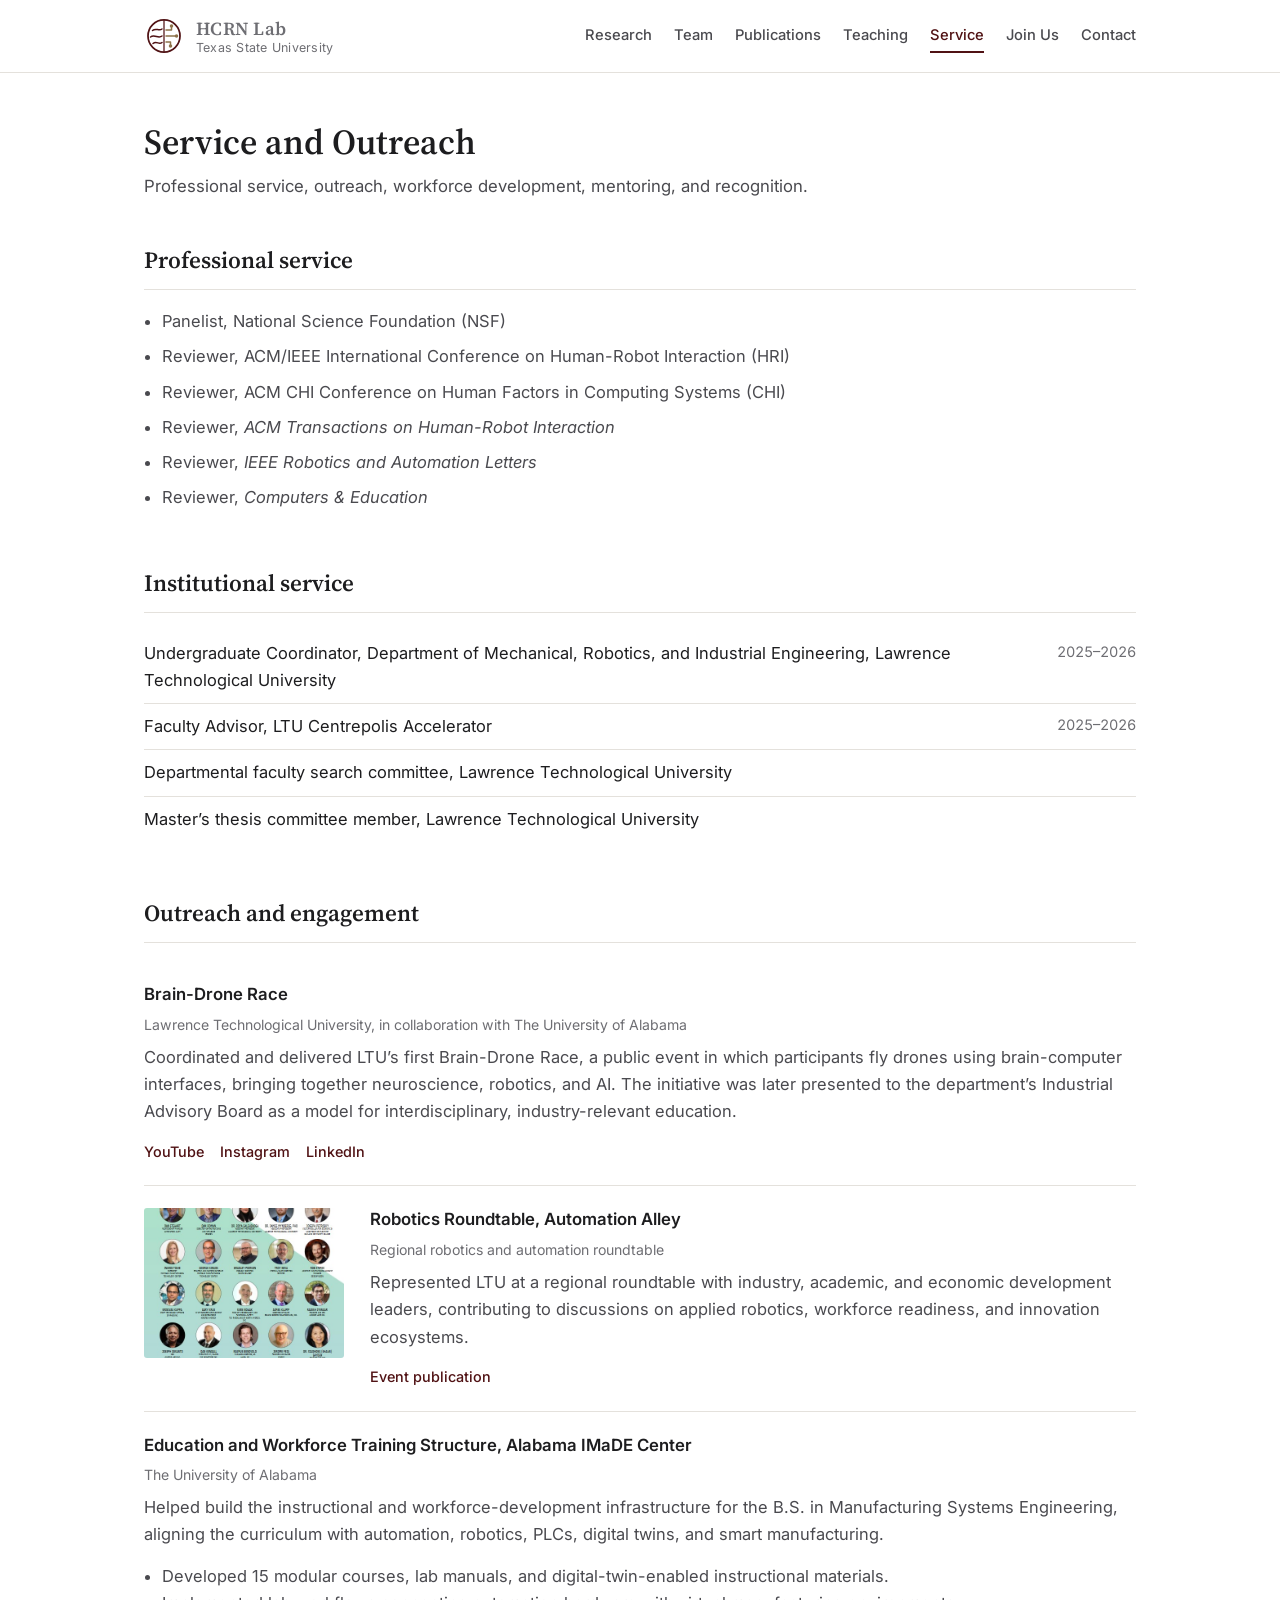
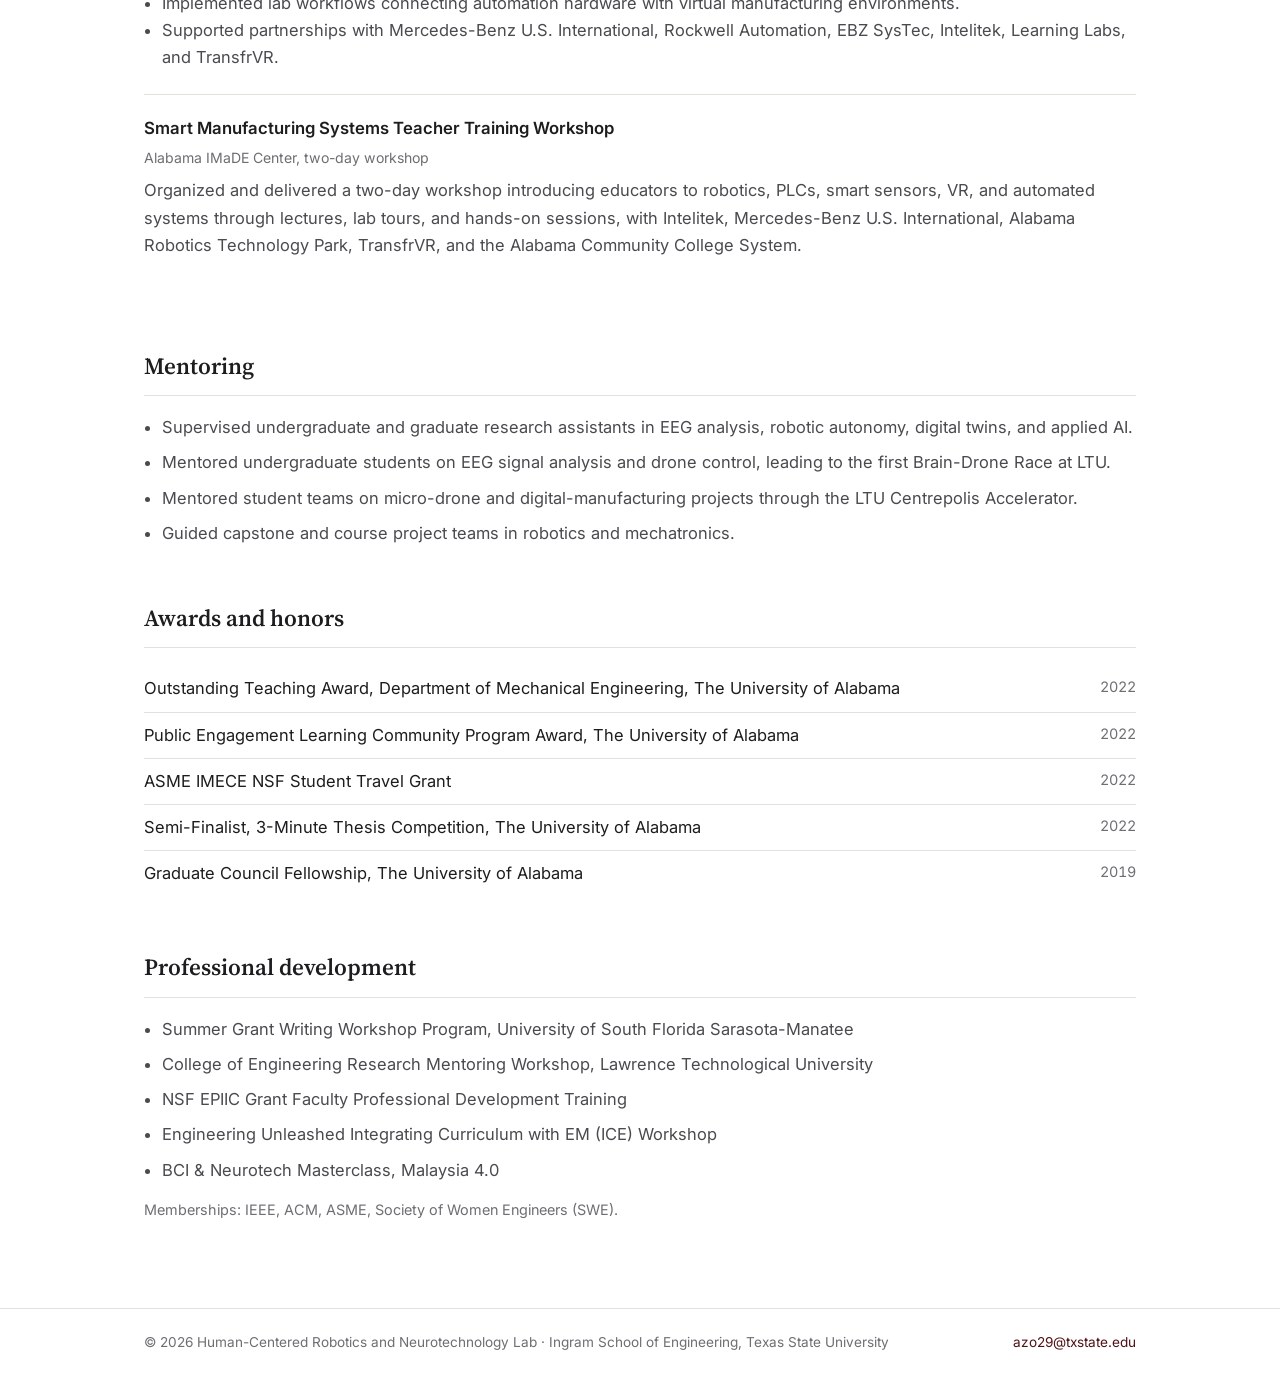
==== commit 313ef466: "Make the home page about the HCRN Lab - Lab name, logo, and mission in the hero, with research and p" ====
--- a/activities.html
+++ b/activities.html
@@ -3,25 +3,26 @@
 <head>
   <meta charset="utf-8">
   <meta name="viewport" content="width=device-width, initial-scale=1">
-  <title>Service and Outreach | Roya Salehzadeh</title>
+  <title>Service and Outreach | HCRN Lab</title>
   <meta name="description" content="Professional service, outreach, and mentoring.">
   <link rel="preconnect" href="https://fonts.googleapis.com">
   <link rel="preconnect" href="https://fonts.gstatic.com" crossorigin>
   <link href="https://fonts.googleapis.com/css2?family=Inter:wght@400;500;600&family=Source+Serif+4:opsz,wght@8..60,600&display=swap" rel="stylesheet">
   <link rel="stylesheet" href="style.css">
+  <link rel="icon" href="images/logo.svg" type="image/svg+xml">
 </head>
 <body>
   <header class="site-header">
     <div class="bar">
-      <a class="brand" href="index.html"><strong>Roya Salehzadeh</strong><span>Texas State University</span></a>
+      <a class="brand" href="index.html"><img src="images/logo.svg" alt=""><span class="brand-text"><strong>HCRN Lab</strong><span>Texas State University</span></span></a>
       <nav class="nav" aria-label="Main">
-        <a href="index.html">Home</a>
         <a href="projects.html">Research</a>
         <a href="team.html">Team</a>
         <a href="publications.html">Publications</a>
         <a href="teaching.html">Teaching</a>
         <a href="activities.html" aria-current="page">Service</a>
-        <a href="cv.html">CV</a>
+        <a href="index.html#join">Join Us</a>
+        <a href="index.html#contact">Contact</a>
       </nav>
     </div>
   </header>
@@ -153,7 +154,7 @@
 
   <footer class="site-footer">
     <div class="bar">
-      <span>&copy; 2026 Roya Salehzadeh &middot; Ingram School of Engineering, Texas State University</span>
+      <span>&copy; 2026 Human-Centered Robotics and Neurotechnology Lab &middot; Ingram School of Engineering, Texas State University</span>
       <a href="mailto:azo29@txstate.edu">azo29@txstate.edu</a>
     </div>
   </footer>
--- a/style.css
+++ b/style.css
@@ -223,3 +223,44 @@
   .dated li { grid-template-columns: 1fr; gap: 0; }
   .pi img { width: 160px; height: 160px; }
 }
+
+/* Lab branding */
+.brand { display: flex; align-items: center; gap: 12px; }
+.brand img { width: 40px; height: 40px; }
+.brand-text strong { display: block; font-family: var(--serif); font-size: 1.15rem; font-weight: 600; }
+.brand-text span { display: block; font-size: 0.78rem; color: var(--ink-3); letter-spacing: 0.02em; }
+
+.lab-hero { display: grid; grid-template-columns: 1fr 220px; gap: 48px; align-items: center; padding: 8px 0 8px; }
+.lab-hero .kicker { font-size: 0.82rem; font-weight: 600; letter-spacing: 0.08em; text-transform: uppercase; color: var(--gold); margin: 0 0 12px; }
+.lab-hero h1 { font-family: var(--serif); font-size: 2.6rem; font-weight: 600; line-height: 1.15; margin: 0 0 18px; }
+.lab-hero .mission { font-size: 1.12rem; color: var(--ink-2); max-width: 640px; margin: 0 0 24px; }
+.lab-hero .logo-big { width: 220px; height: 220px; }
+.actions { display: flex; flex-wrap: wrap; gap: 10px; }
+.button.ghost { background: transparent; color: var(--accent); border: 1px solid var(--accent); }
+.button.ghost:hover { background: var(--paper-2); }
+
+.areas { display: grid; grid-template-columns: repeat(3, minmax(0, 1fr)); gap: 20px; }
+.areas article { border: 1px solid var(--line); border-top: 3px solid var(--accent); padding: 20px 22px; display: flex; flex-direction: column; }
+.areas p { color: var(--ink-2); font-size: 0.94rem; flex: 1; }
+.areas a { font-size: 0.9rem; font-weight: 500; }
+
+.join { display: grid; grid-template-columns: repeat(2, minmax(0, 1fr)); gap: 20px; }
+.join article { background: var(--paper-2); padding: 22px 24px; }
+.join p { color: var(--ink-2); font-size: 0.95rem; }
+
+.contact-grid { display: grid; grid-template-columns: repeat(3, minmax(0, 1fr)); gap: 20px; }
+.contact-grid div { border-left: 2px solid var(--line); padding-left: 16px; }
+.contact-grid .k { font-size: 0.78rem; font-weight: 600; letter-spacing: 0.06em; text-transform: uppercase; color: var(--ink-3); margin: 0 0 4px; }
+.contact-grid p { margin: 0; }
+
+.pi-links { display: flex; flex-wrap: wrap; gap: 6px 18px; font-size: 0.92rem; font-weight: 500; margin-top: 4px; }
+
+@media (max-width: 860px) {
+  .lab-hero { grid-template-columns: 1fr; gap: 24px; }
+  .lab-hero .logo-big { width: 120px; height: 120px; order: -1; }
+  .areas, .join, .contact-grid { grid-template-columns: 1fr; }
+}
+@media (max-width: 560px) {
+  .lab-hero h1 { font-size: 2rem; }
+  .brand img { width: 34px; height: 34px; }
+}
